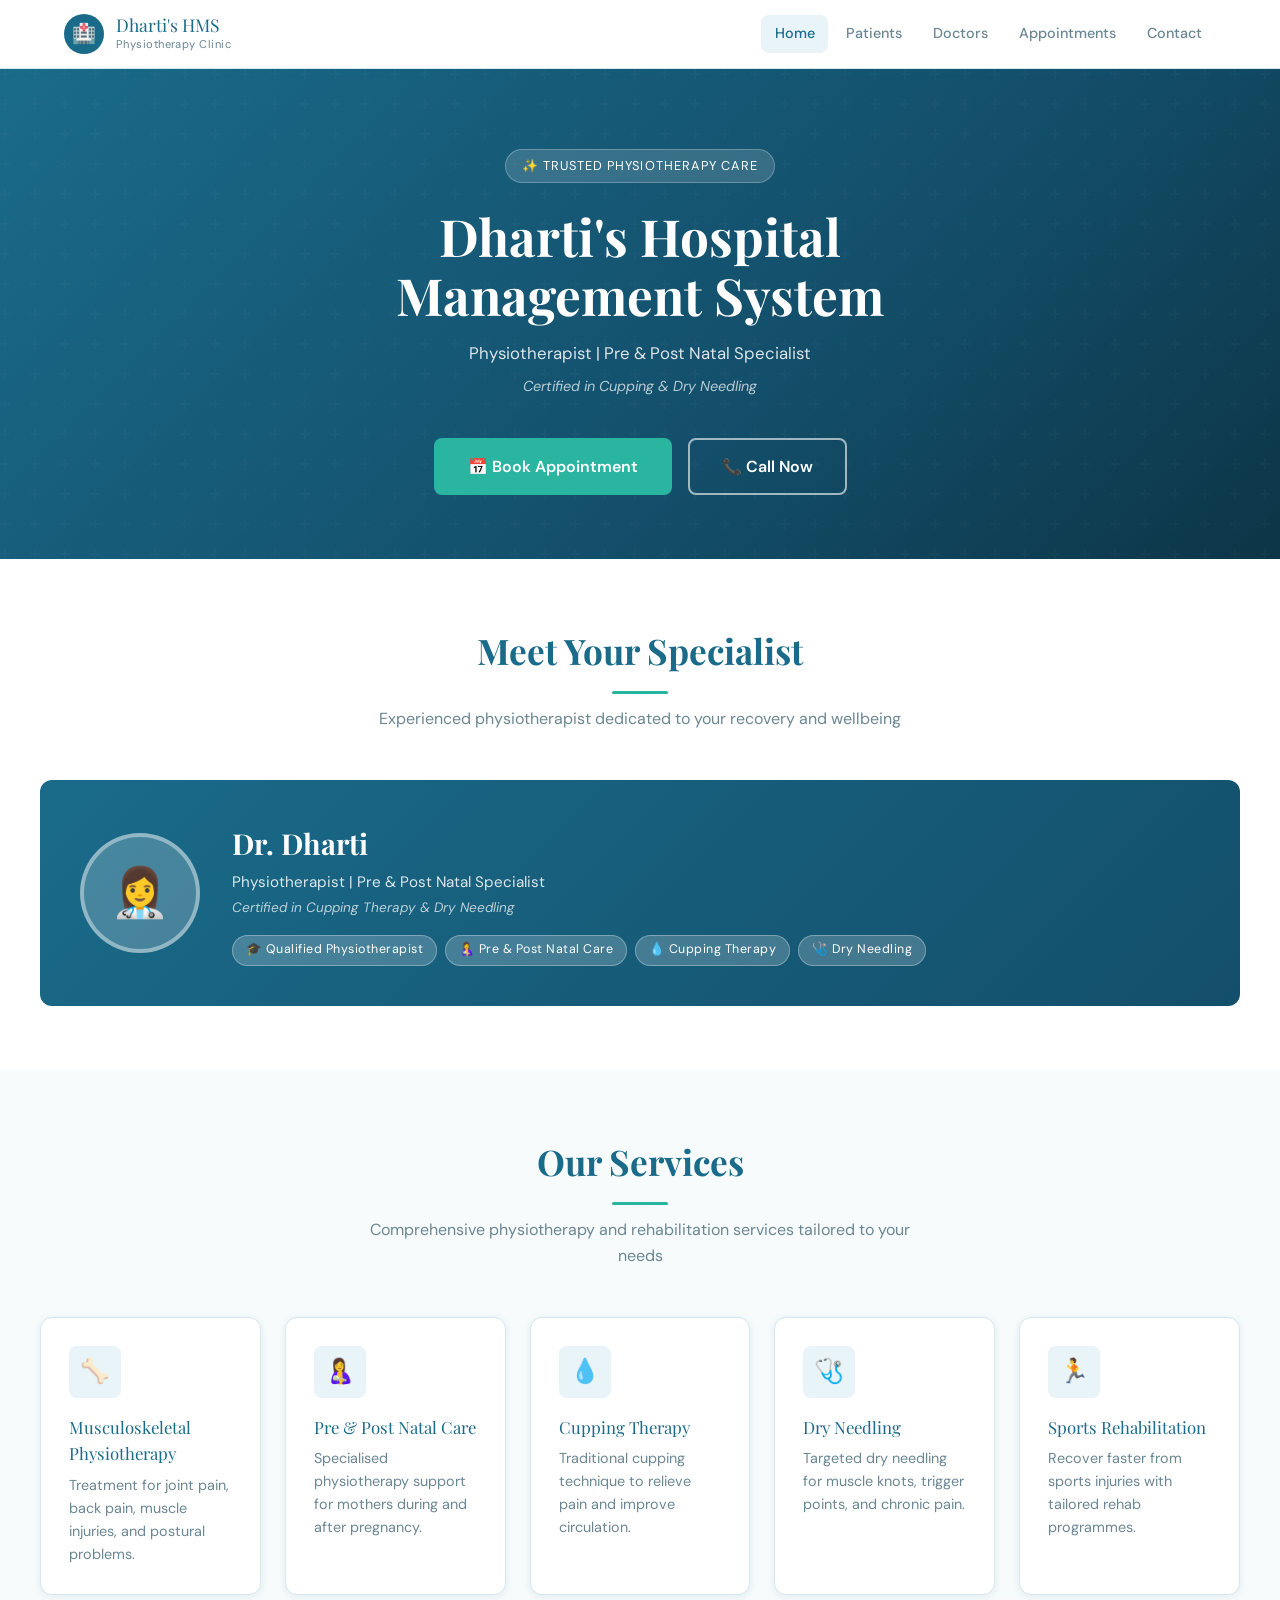
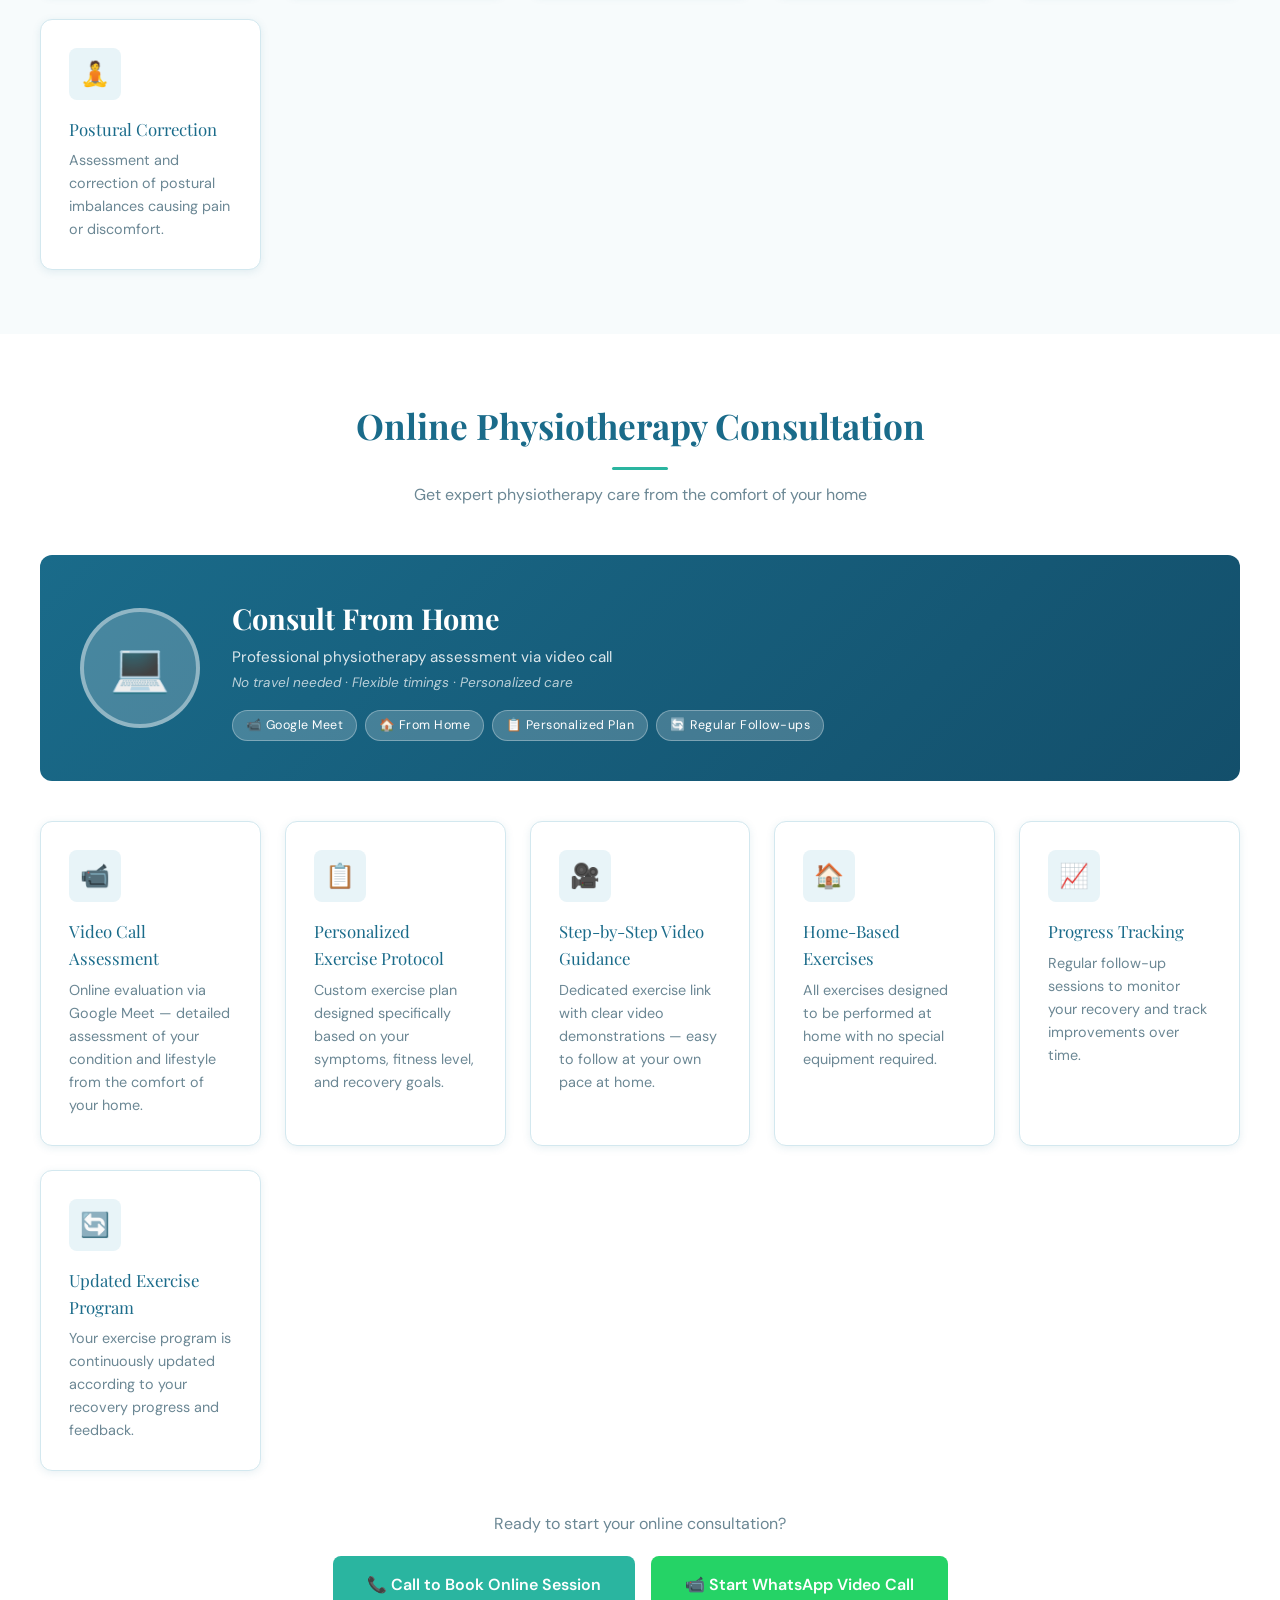
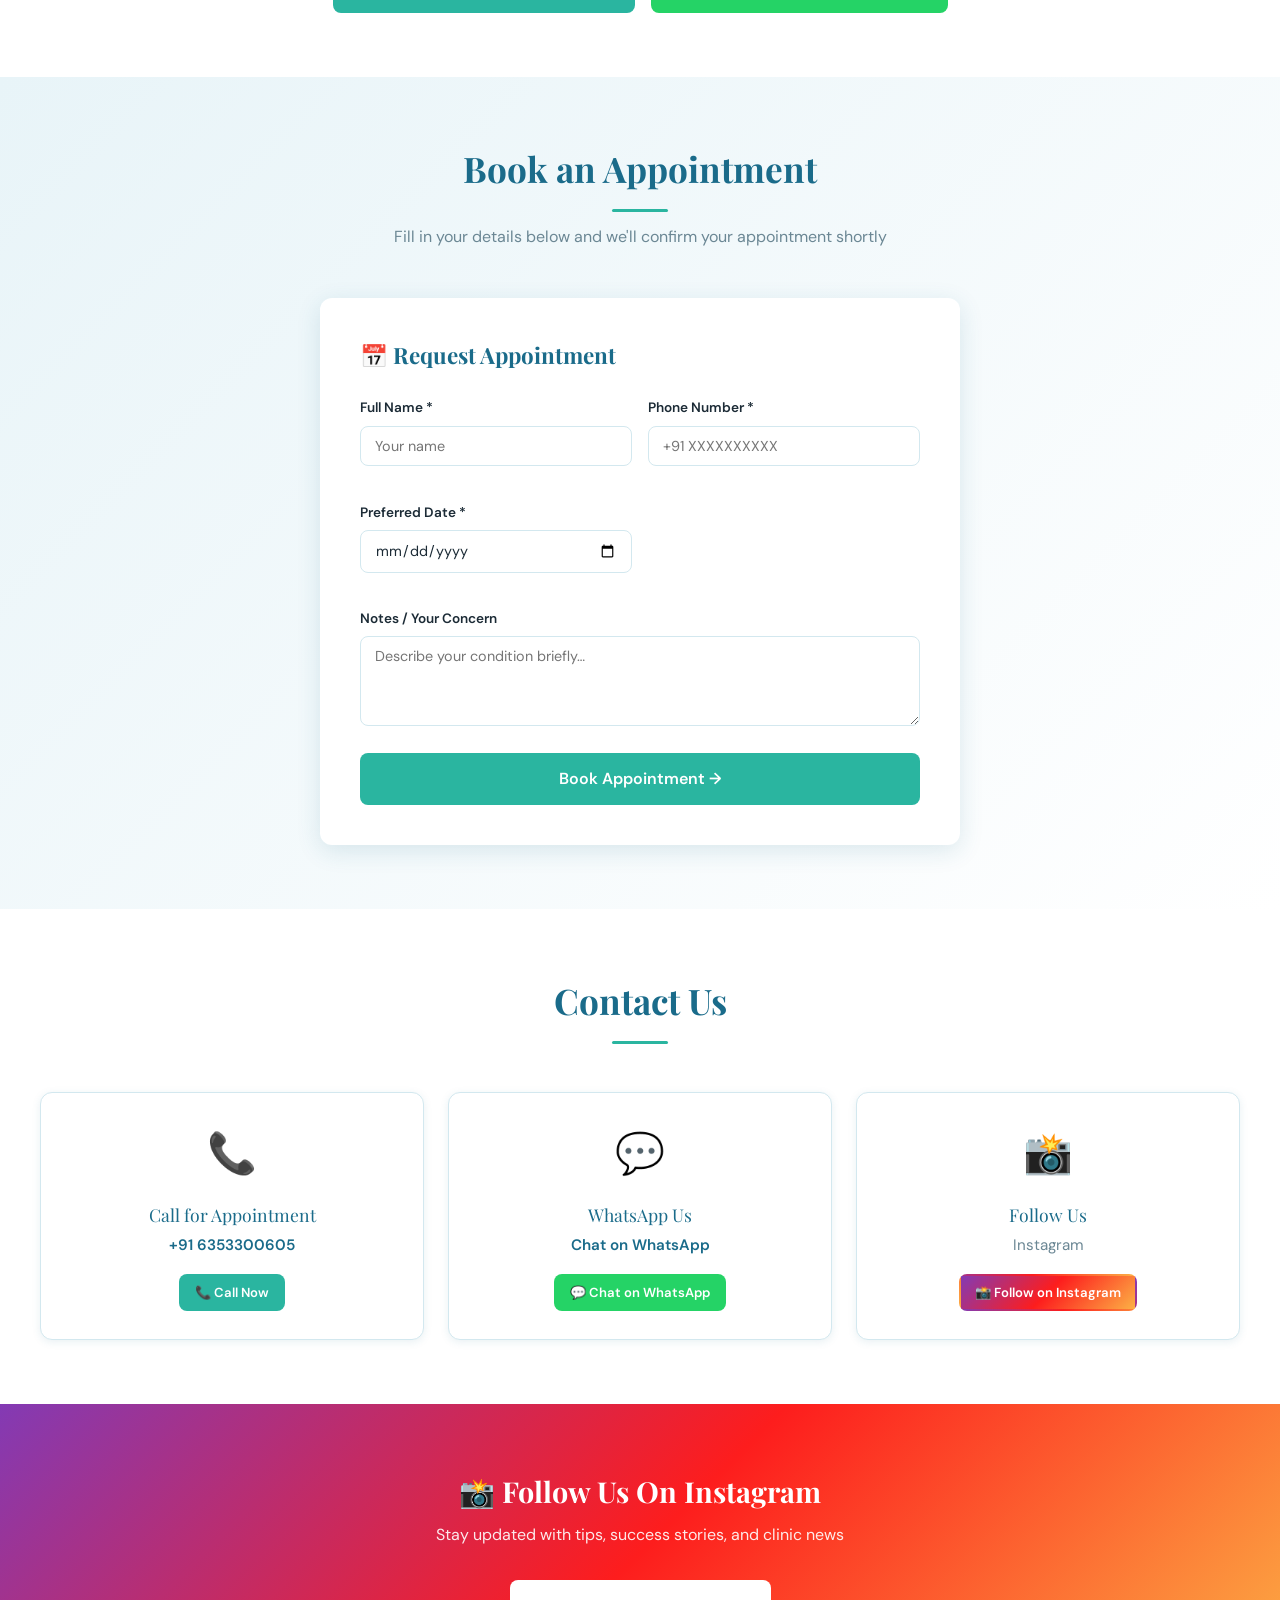
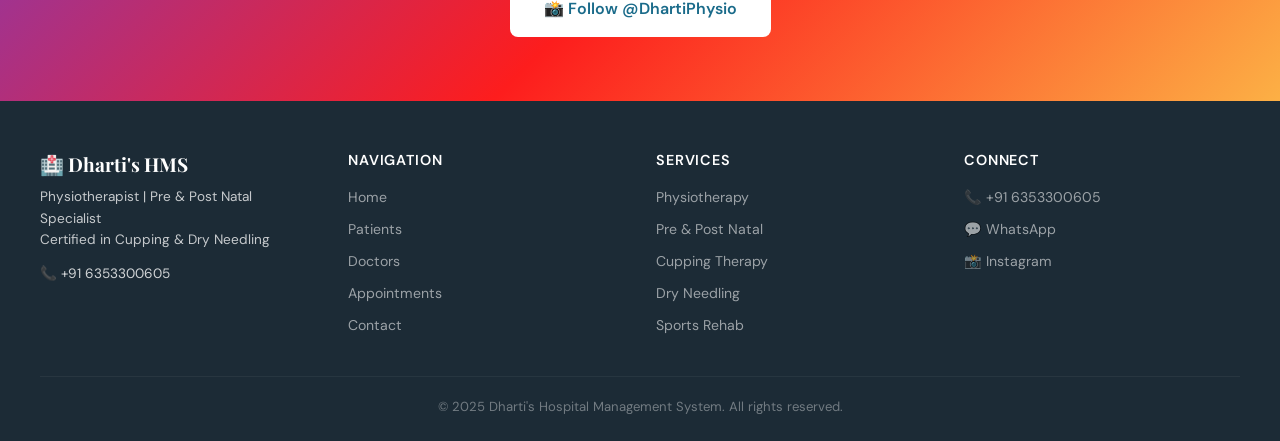
==== index.html @ 9513c2ae "Update index.html" ====
<!DOCTYPE html>
<html lang="en">
<head>
  <meta charset="UTF-8" />
  <meta name="viewport" content="width=device-width, initial-scale=1.0" />
  <title>Dharati's Hospital Management System</title>
  <link rel="stylesheet" href="style.css" />
</head>
<body>

<!-- ─── NAVBAR ──────────────────────────────────────────────── -->
<nav class="navbar">
  <div class="nav-inner">
    <a class="nav-brand" href="index.html">
      <div class="nav-logo">🏥</div>
      <div>
        <div class="nav-title">Dharti's HMS</div>
        <div class="nav-subtitle">Physiotherapy Clinic</div>
      </div>
    </a>
    <div class="nav-links" id="nav-links">
      <a href="index.html" class="active">Home</a>
      <a href="patients.html">Patients</a>
      <a href="doctors.html">Doctors</a>
      <a href="appointments.html">Appointments</a>
      <a href="contact.html">Contact</a>
    </div>
    <button class="nav-hamburger" id="hamburger">☰</button>
  </div>
</nav>

<!-- ─── HERO ─────────────────────────────────────────────────── -->
<section class="hero">
  <div class="hero-inner">
    <div class="hero-badge">✨ Trusted Physiotherapy Care</div>
    <h1>Dharti's Hospital<br>Management System</h1>
    <p class="hero-tagline">Physiotherapist | Pre &amp; Post Natal Specialist</p>
    <p class="hero-certs">Certified in Cupping &amp; Dry Needling</p>
    <div class="hero-actions">
      <a href="#booking" class="btn btn-primary btn-lg">📅 Book Appointment</a>
      <a href="tel:+916353300605" class="btn btn-outline btn-lg">📞 Call Now</a>
    </div>
  </div>
</section>

<!-- ─── ABOUT DOCTOR ─────────────────────────────────────────── -->
<section class="section section-alt">
  <div class="container">
    <div class="section-head">
      <h2>Meet Your Specialist</h2>
      <div class="divider"></div>
      <p>Experienced physiotherapist dedicated to your recovery and wellbeing</p>
    </div>
    <div class="doctor-card">
      <div class="doctor-avatar">👩‍⚕️</div>
      <div>
        <h2 class="doctor-name">Dr. Dharti</h2>
        <p class="doctor-spec">Physiotherapist | Pre &amp; Post Natal Specialist</p>
        <p class="doctor-certs">Certified in Cupping Therapy &amp; Dry Needling</p>
        <div class="doctor-badges">
          <span class="badge">🎓 Qualified Physiotherapist</span>
          <span class="badge">🤱 Pre &amp; Post Natal Care</span>
          <span class="badge">💧 Cupping Therapy</span>
          <span class="badge">🩺 Dry Needling</span>
        </div>
      </div>
    </div>
  </div>
</section>

<!-- ─── SERVICES ──────────────────────────────────────────────── -->
<section class="section">
  <div class="container">
    <div class="section-head">
      <h2>Our Services</h2>
      <div class="divider"></div>
      <p>Comprehensive physiotherapy and rehabilitation services tailored to your needs</p>
    </div>
    <div class="card-grid card-grid-3">
      <div class="card">
        <div class="service-icon">🦴</div>
        <div class="service-title">Musculoskeletal Physiotherapy</div>
        <p class="service-desc">Treatment for joint pain, back pain, muscle injuries, and postural problems.</p>
      </div>
      <div class="card">
        <div class="service-icon">🤱</div>
        <div class="service-title">Pre &amp; Post Natal Care</div>
        <p class="service-desc">Specialised physiotherapy support for mothers during and after pregnancy.</p>
      </div>
      <div class="card">
        <div class="service-icon">💧</div>
        <div class="service-title">Cupping Therapy</div>
        <p class="service-desc">Traditional cupping technique to relieve pain and improve circulation.</p>
      </div>
      <div class="card">
        <div class="service-icon">🩺</div>
        <div class="service-title">Dry Needling</div>
        <p class="service-desc">Targeted dry needling for muscle knots, trigger points, and chronic pain.</p>
      </div>
      <div class="card">
        <div class="service-icon">🏃</div>
        <div class="service-title">Sports Rehabilitation</div>
        <p class="service-desc">Recover faster from sports injuries with tailored rehab programmes.</p>
      </div>
      <div class="card">
        <div class="service-icon">🧘</div>
        <div class="service-title">Postural Correction</div>
        <p class="service-desc">Assessment and correction of postural imbalances causing pain or discomfort.</p>
      </div>
    </div>
  </div>
</section>
<!-- ─── ONLINE CONSULTATION ─────────────────────────────────── -->
<section class="section section-alt">
  <div class="container">
    <div class="section-head">
      <h2>Online Physiotherapy Consultation</h2>
      <div class="divider"></div>
      <p>Get expert physiotherapy care from the comfort of your home</p>
    </div>

    <div class="doctor-card" style="margin-bottom:2.5rem;">
      <div class="doctor-avatar">💻</div>
      <div>
        <h2 class="doctor-name">Consult From Home</h2>
        <p class="doctor-spec">Professional physiotherapy assessment via video call</p>
        <p class="doctor-certs">No travel needed · Flexible timings · Personalized care</p>
        <div class="doctor-badges">
          <span class="badge">📹 Google Meet</span>
          <span class="badge">🏠 From Home</span>
          <span class="badge">📋 Personalized Plan</span>
          <span class="badge">🔄 Regular Follow-ups</span>
        </div>
      </div>
    </div>

    <div class="card-grid card-grid-3">
      <div class="card">
        <div class="service-icon">📹</div>
        <div class="service-title">Video Call Assessment</div>
        <p class="service-desc">Online evaluation via Google Meet — detailed assessment of your condition and lifestyle from the comfort of your home.</p>
      </div>
      <div class="card">
        <div class="service-icon">📋</div>
        <div class="service-title">Personalized Exercise Protocol</div>
        <p class="service-desc">Custom exercise plan designed specifically based on your symptoms, fitness level, and recovery goals.</p>
      </div>
      <div class="card">
        <div class="service-icon">🎥</div>
        <div class="service-title">Step-by-Step Video Guidance</div>
        <p class="service-desc">Dedicated exercise link with clear video demonstrations — easy to follow at your own pace at home.</p>
      </div>
      <div class="card">
        <div class="service-icon">🏠</div>
        <div class="service-title">Home-Based Exercises</div>
        <p class="service-desc">All exercises designed to be performed at home with no special equipment required.</p>
      </div>
      <div class="card">
        <div class="service-icon">📈</div>
        <div class="service-title">Progress Tracking</div>
        <p class="service-desc">Regular follow-up sessions to monitor your recovery and track improvements over time.</p>
      </div>
      <div class="card">
        <div class="service-icon">🔄</div>
        <div class="service-title">Updated Exercise Program</div>
        <p class="service-desc">Your exercise program is continuously updated according to your recovery progress and feedback.</p>
      </div>
    </div>

    <div style="text-align:center;margin-top:2.5rem;">
      <p style="color:var(--text-muted);margin-bottom:1.2rem;font-size:1rem;">Ready to start your online consultation?</p>
      <div style="display:flex;gap:1rem;justify-content:center;flex-wrap:wrap;">
        <a href="tel:+916353300605" class="btn btn-primary btn-lg">📞 Call to Book Online Session</a>
        <a href="https://wa.me/916353300605?text=Hello%20Dr.%20Dharti%2C%20I%20would%20like%20to%20book%20an%20online%20video%20consultation" class="btn btn-whatsapp btn-lg">📹 Start WhatsApp Video Call</a>
      </div>
    </div>

  </div>
</section>
<!-- ─── BOOKING ───────────────────────────────────────────────── -->
<section class="section booking-section" id="booking">
  <div class="container">
    <div class="section-head">
      <h2>Book an Appointment</h2>
      <div class="divider"></div>
      <p>Fill in your details below and we'll confirm your appointment shortly</p>
    </div>
    <div class="booking-box">

      <!-- FORM -->
      <div id="booking-form-wrap">
        <h3>📅 Request Appointment</h3>
        <form id="public-booking-form" onsubmit="submitPublicBooking(event)">
          <div class="form-grid">
            <div class="form-group">
              <label class="form-label">Full Name *</label>
              <input id="b-name" class="form-control" type="text" placeholder="Your name" required />
            </div>
            <div class="form-group">
              <label class="form-label">Phone Number *</label>
              <input id="b-phone" class="form-control" type="tel" placeholder="+91 XXXXXXXXXX" required />
            </div>
            <div class="form-group">
              <label class="form-label">Preferred Date *</label>
              <input id="b-date" class="form-control" type="date" required />
            </div>
            <div class="form-group form-full">
              <label class="form-label">Notes / Your Concern</label>
              <textarea id="b-notes" class="form-control" placeholder="Describe your condition briefly…"></textarea>
            </div>
          </div>
          <button id="book-btn" type="submit" class="btn btn-primary btn-full btn-lg">
            Book Appointment →
          </button>
        </form>
      </div>

      <!-- SUCCESS STATE -->
      <div id="booking-success" class="booking-success" style="display:none;">
        <div class="success-icon">🎉</div>
        <h3>Appointment Request Submitted Successfully!</h3>
        <p>We've received your request. Please call to confirm your appointment time.</p>
        <a href="tel:+916353300605" class="btn btn-call btn-lg">
          📞 Call Now to Confirm Appointment
        </a>
        <p style="margin-top:1.5rem;font-size:.85rem;color:var(--text-muted);">
          Or chat with us on WhatsApp:
          <a href="https://wa.me/916353300605" style="color:var(--accent);font-weight:600;">
            wa.me/916353300605
          </a>
        </p>
      </div>

    </div>
  </div>
</section>

<!-- ─── CONTACT ───────────────────────────────────────────────── -->
<section class="section section-alt" id="contact">
  <div class="container">
    <div class="section-head">
      <h2>Contact Us</h2>
      <div class="divider"></div>
    </div>
    <div class="card-grid card-grid-3">
      <div class="card contact-card">
        <div class="contact-icon">📞</div>
        <div class="contact-title">Call for Appointment</div>
        <div class="contact-value">
          <a href="tel:+916353300605">+91 6353300605</a>
        </div>
        <a href="tel:+916353300605" class="btn btn-primary btn-sm">📞 Call Now</a>
      </div>
      <div class="card contact-card">
        <div class="contact-icon">💬</div>
        <div class="contact-title">WhatsApp Us</div>
        <div class="contact-value">
          <a href="https://wa.me/916353300605">Chat on WhatsApp</a>
        </div>
        <a href="https://wa.me/916353300605" class="btn btn-whatsapp btn-sm">💬 Chat on WhatsApp</a>
      </div>
      <div class="card contact-card">
        <div class="contact-icon">📸</div>
        <div class="contact-title">Follow Us</div>
        <div class="contact-value">Instagram</div>
        <a href="#" class="btn btn-instagram btn-sm instagram-link">📸 Follow on Instagram</a>
      </div>
    </div>
  </div>
</section>

<!-- ─── INSTAGRAM ─────────────────────────────────────────────── -->
<section class="instagram-section">
  <div class="container">
    <h2>📸 Follow Us On Instagram</h2>
    <p>Stay updated with tips, success stories, and clinic news</p>
    <a href="#" class="btn btn-white btn-lg instagram-link">📸 Follow @DhartiPhysio</a>
  </div>
</section>

<!-- ─── FOOTER ────────────────────────────────────────────────── -->
<footer>
  <div class="footer-inner">
    <div class="footer-grid">
      <div class="footer-brand">
        <h3>🏥 Dharti's HMS</h3>
        <p>Physiotherapist | Pre &amp; Post Natal Specialist<br>Certified in Cupping &amp; Dry Needling</p>
        <p style="margin-top:.75rem;">📞 <a href="tel:+916353300605" style="color:rgba(255,255,255,.8);">+91 6353300605</a></p>
      </div>
      <div class="footer-links">
        <h4>Navigation</h4>
        <ul>
          <li><a href="index.html">Home</a></li>
          <li><a href="patients.html">Patients</a></li>
          <li><a href="doctors.html">Doctors</a></li>
          <li><a href="appointments.html">Appointments</a></li>
          <li><a href="contact.html">Contact</a></li>
        </ul>
      </div>
      <div class="footer-links">
        <h4>Services</h4>
        <ul>
          <li><a href="#">Physiotherapy</a></li>
          <li><a href="#">Pre &amp; Post Natal</a></li>
          <li><a href="#">Cupping Therapy</a></li>
          <li><a href="#">Dry Needling</a></li>
          <li><a href="#">Sports Rehab</a></li>
        </ul>
      </div>
      <div class="footer-links">
        <h4>Connect</h4>
        <ul>
          <li><a href="tel:+916353300605">📞 +91 6353300605</a></li>
          <li><a href="https://wa.me/916353300605">💬 WhatsApp</a></li>
          <li><a href="#" class="instagram-link">📸 Instagram</a></li>
        </ul>
      </div>
    </div>
    <div class="footer-bottom">
      © 2025 Dharti's Hospital Management System. All rights reserved.
    </div>
  </div>
</footer>

<script src="script.js"></script>
</body>
</html>
---- style.css ----
/* ═══════════════════════════════════════════════════════════════
   Dharati's Hospital Management System — Global Styles
   Theme: Clean Medical White & Teal/Blue
   ═══════════════════════════════════════════════════════════════ */

@import url('https://fonts.googleapis.com/css2?family=Playfair+Display:wght@600;700&family=DM+Sans:wght@300;400;500;600&display=swap');

/* ─── CSS VARIABLES ──────────────────────────────────────────── */
:root {
  --primary:       #1a6b8a;
  --primary-dark:  #134f6b;
  --primary-light: #e8f4f8;
  --accent:        #2ab5a0;
  --accent-dark:   #1e9183;
  --danger:        #e05252;
  --warning:       #f0a500;
  --success:       #2a9d5c;
  --white:         #ffffff;
  --off-white:     #f7fbfc;
  --text:          #1c2b36;
  --text-muted:    #6b8794;
  --border:        #d3e8ef;
  --shadow-sm:     0 2px 8px rgba(26,107,138,.10);
  --shadow-md:     0 6px 24px rgba(26,107,138,.14);
  --shadow-lg:     0 16px 48px rgba(26,107,138,.18);
  --radius:        12px;
  --radius-sm:     8px;
  --font-display:  'Playfair Display', Georgia, serif;
  --font-body:     'DM Sans', system-ui, sans-serif;
}

/* ─── RESET ──────────────────────────────────────────────────── */
*, *::before, *::after { box-sizing: border-box; margin: 0; padding: 0; }
html { scroll-behavior: smooth; }
body {
  font-family: var(--font-body);
  color: var(--text);
  background: var(--off-white);
  line-height: 1.6;
  -webkit-font-smoothing: antialiased;
}
a { color: inherit; text-decoration: none; }
img { max-width: 100%; }
button { cursor: pointer; font-family: inherit; }

/* ─── NAVBAR ─────────────────────────────────────────────────── */
.navbar {
  position: sticky;
  top: 0;
  z-index: 1000;
  background: var(--white);
  border-bottom: 1px solid var(--border);
  box-shadow: var(--shadow-sm);
}
.nav-inner {
  max-width: 1200px;
  margin: 0 auto;
  padding: 0 1.5rem;
  display: flex;
  align-items: center;
  justify-content: space-between;
  height: 68px;
}
.nav-brand {
  display: flex;
  align-items: center;
  gap: .75rem;
}
.nav-logo {
  width: 40px; height: 40px;
  background: var(--primary);
  border-radius: 50%;
  display: flex; align-items: center; justify-content: center;
  color: white; font-size: 1.2rem;
}
.nav-title { font-family: var(--font-display); font-size: 1.1rem; color: var(--primary); line-height: 1.2; }
.nav-subtitle { font-size: .7rem; color: var(--text-muted); letter-spacing: .04em; }
.nav-links { display: flex; align-items: center; gap: .25rem; }
.nav-links a {
  padding: .45rem .85rem;
  border-radius: var(--radius-sm);
  font-size: .9rem;
  font-weight: 500;
  color: var(--text-muted);
  transition: all .2s;
}
.nav-links a:hover, .nav-links a.active {
  background: var(--primary-light);
  color: var(--primary);
}
.nav-hamburger { display: none; background: none; border: none; font-size: 1.4rem; color: var(--primary); }

/* ─── HERO ───────────────────────────────────────────────────── */
.hero {
  background: linear-gradient(135deg, var(--primary) 0%, var(--primary-dark) 60%, #0d3547 100%);
  color: white;
  padding: 5rem 1.5rem 4rem;
  text-align: center;
  position: relative;
  overflow: hidden;
}
.hero::before {
  content: '';
  position: absolute; inset: 0;
  background: url("data:image/svg+xml,%3Csvg width='60' height='60' viewBox='0 0 60 60' xmlns='http://www.w3.org/2000/svg'%3E%3Cg fill='none' fill-rule='evenodd'%3E%3Cg fill='%23ffffff' fill-opacity='0.04'%3E%3Cpath d='M36 34v-4h-2v4h-4v2h4v4h2v-4h4v-2h-4zm0-30V0h-2v4h-4v2h4v4h2V6h4V4h-4zM6 34v-4H4v4H0v2h4v4h2v-4h4v-2H6zM6 4V0H4v4H0v2h4v4h2V6h4V4H6z'/%3E%3C/g%3E%3C/g%3E%3C/svg%3E");
  opacity: .5;
}
.hero-inner { max-width: 800px; margin: 0 auto; position: relative; }
.hero-badge {
  display: inline-block;
  background: rgba(255,255,255,.15);
  border: 1px solid rgba(255,255,255,.25);
  padding: .35rem 1rem;
  border-radius: 50px;
  font-size: .8rem;
  letter-spacing: .08em;
  text-transform: uppercase;
  margin-bottom: 1.5rem;
}
.hero h1 {
  font-family: var(--font-display);
  font-size: clamp(2rem, 5vw, 3.2rem);
  line-height: 1.15;
  margin-bottom: 1rem;
}
.hero-tagline {
  font-size: 1.05rem;
  opacity: .85;
  margin-bottom: .5rem;
}
.hero-certs {
  font-size: .9rem;
  opacity: .7;
  font-style: italic;
  margin-bottom: 2.5rem;
}
.hero-actions { display: flex; gap: 1rem; justify-content: center; flex-wrap: wrap; }

/* ─── BUTTONS ────────────────────────────────────────────────── */
.btn {
  display: inline-flex; align-items: center; gap: .5rem;
  padding: .65rem 1.4rem;
  border-radius: var(--radius-sm);
  font-size: .9rem;
  font-weight: 600;
  border: 2px solid transparent;
  transition: all .2s;
  white-space: nowrap;
}
.btn-primary { background: var(--accent); color: white; }
.btn-primary:hover { background: var(--accent-dark); transform: translateY(-1px); box-shadow: 0 4px 16px rgba(42,181,160,.35); }
.btn-outline { background: transparent; border-color: rgba(255,255,255,.6); color: white; }
.btn-outline:hover { background: rgba(255,255,255,.15); }
.btn-white { background: white; color: var(--primary); }
.btn-white:hover { background: var(--primary-light); }
.btn-danger { background: var(--danger); color: white; }
.btn-danger:hover { background: #c94040; }
.btn-success { background: var(--success); color: white; }
.btn-success:hover { background: #1f7a45; }
.btn-sm { padding: .4rem .85rem; font-size: .82rem; }
.btn-lg { padding: .85rem 2rem; font-size: 1rem; }
.btn-full { width: 100%; justify-content: center; }
.btn-call {
  background: linear-gradient(135deg, #e05252, #c0392b);
  color: white;
  font-size: 1.1rem;
  padding: 1rem 2.5rem;
  border-radius: 50px;
  box-shadow: 0 8px 32px rgba(224,82,82,.35);
  animation: pulse-call 2s infinite;
}
.btn-call:hover { transform: scale(1.04); }
.btn-whatsapp { background: #25d366; color: white; }
.btn-whatsapp:hover { background: #1db954; }
.btn-instagram { background: linear-gradient(135deg,#833ab4,#fd1d1d,#fcb045); color: white; }
.btn-instagram:hover { filter: brightness(1.1); }

@keyframes pulse-call {
  0%, 100% { box-shadow: 0 8px 32px rgba(224,82,82,.35); }
  50%       { box-shadow: 0 8px 48px rgba(224,82,82,.6); }
}

/* ─── SECTION ────────────────────────────────────────────────── */
.section { padding: 4rem 1.5rem; }
.section-alt { background: var(--white); }
.container { max-width: 1200px; margin: 0 auto; }
.section-head { text-align: center; margin-bottom: 3rem; }
.section-head h2 { font-family: var(--font-display); font-size: clamp(1.5rem,3vw,2.2rem); color: var(--primary); margin-bottom: .5rem; }
.section-head p { color: var(--text-muted); max-width: 560px; margin: 0 auto; }
.divider { width: 56px; height: 3px; background: var(--accent); border-radius: 2px; margin: .75rem auto; }

/* ─── CARDS ──────────────────────────────────────────────────── */
.card {
  background: var(--white);
  border-radius: var(--radius);
  box-shadow: var(--shadow-sm);
  border: 1px solid var(--border);
  padding: 1.75rem;
  transition: box-shadow .2s, transform .2s;
}
.card:hover { box-shadow: var(--shadow-md); transform: translateY(-2px); }
.card-grid { display: grid; gap: 1.5rem; }
.card-grid-2 { grid-template-columns: repeat(auto-fit, minmax(260px, 1fr)); }
.card-grid-3 { grid-template-columns: repeat(auto-fit, minmax(220px, 1fr)); }
.card-grid-4 { grid-template-columns: repeat(auto-fit, minmax(180px, 1fr)); }
.service-icon { width: 52px; height: 52px; background: var(--primary-light); border-radius: var(--radius-sm); display: flex; align-items: center; justify-content: center; font-size: 1.5rem; margin-bottom: 1rem; }
.service-title { font-family: var(--font-display); font-size: 1.05rem; color: var(--primary); margin-bottom: .4rem; }
.service-desc { font-size: .9rem; color: var(--text-muted); }

/* ─── DOCTOR PROFILE ─────────────────────────────────────────── */
.doctor-card {
  background: linear-gradient(135deg, var(--primary) 0%, var(--primary-dark) 100%);
  color: white;
  border-radius: var(--radius);
  padding: 2.5rem;
  display: flex;
  gap: 2rem;
  align-items: center;
  flex-wrap: wrap;
}
.doctor-avatar {
  width: 120px; height: 120px;
  border-radius: 50%;
  background: rgba(255,255,255,.2);
  border: 4px solid rgba(255,255,255,.4);
  display: flex; align-items: center; justify-content: center;
  font-size: 3rem;
  flex-shrink: 0;
}
.doctor-name { font-family: var(--font-display); font-size: 1.8rem; margin-bottom: .25rem; }
.doctor-spec { font-size: .95rem; opacity: .85; margin-bottom: .15rem; }
.doctor-certs { font-size: .85rem; opacity: .7; font-style: italic; }
.doctor-badges { display: flex; gap: .5rem; flex-wrap: wrap; margin-top: 1rem; }
.badge {
  background: rgba(255,255,255,.2);
  border: 1px solid rgba(255,255,255,.3);
  padding: .3rem .8rem;
  border-radius: 50px;
  font-size: .78rem;
  letter-spacing: .04em;
}

/* ─── FORMS ──────────────────────────────────────────────────── */
.form-group { margin-bottom: 1.2rem; }
.form-label { display: block; font-size: .85rem; font-weight: 600; color: var(--text); margin-bottom: .4rem; }
.form-control {
  width: 100%;
  padding: .65rem .9rem;
  border: 1.5px solid var(--border);
  border-radius: var(--radius-sm);
  font-family: var(--font-body);
  font-size: .9rem;
  color: var(--text);
  background: var(--white);
  transition: border-color .2s, box-shadow .2s;
}
.form-control:focus { outline: none; border-color: var(--primary); box-shadow: 0 0 0 3px rgba(26,107,138,.12); }
.form-grid { display: grid; grid-template-columns: 1fr 1fr; gap: 1rem; }
.form-full { grid-column: 1 / -1; }
textarea.form-control { resize: vertical; min-height: 90px; }
select.form-control { appearance: none; background-image: url("data:image/svg+xml,%3Csvg xmlns='http://www.w3.org/2000/svg' width='12' height='8'%3E%3Cpath fill='%236b8794' d='M6 8L0 0h12z'/%3E%3C/svg%3E"); background-repeat: no-repeat; background-position: right .9rem center; padding-right: 2.5rem; }

/* ─── TABLE ──────────────────────────────────────────────────── */
.table-wrap { overflow-x: auto; border-radius: var(--radius); box-shadow: var(--shadow-sm); border: 1px solid var(--border); }
table { width: 100%; border-collapse: collapse; background: var(--white); }
thead { background: var(--primary); color: white; }
th { padding: .85rem 1rem; text-align: left; font-size: .82rem; font-weight: 600; letter-spacing: .05em; text-transform: uppercase; white-space: nowrap; }
td { padding: .8rem 1rem; font-size: .9rem; border-bottom: 1px solid var(--border); vertical-align: middle; }
tr:last-child td { border-bottom: none; }
tr:hover td { background: var(--primary-light); }
.td-actions { display: flex; gap: .4rem; }

/* ─── STATUS BADGE ───────────────────────────────────────────── */
.status {
  display: inline-block;
  padding: .22rem .7rem;
  border-radius: 50px;
  font-size: .75rem;
  font-weight: 600;
}
.status-pending  { background: #fff3cd; color: #856404; }
.status-confirmed{ background: #d1f3e3; color: #1a6b3a; }
.status-cancelled{ background: #fde8e8; color: #8b1a1a; }

/* ─── PAGE HEADER ────────────────────────────────────────────── */
.page-header {
  background: linear-gradient(135deg, var(--primary), var(--primary-dark));
  color: white;
  padding: 2.5rem 1.5rem;
}
.page-header-inner { max-width: 1200px; margin: 0 auto; display: flex; justify-content: space-between; align-items: center; flex-wrap: wrap; gap: 1rem; }
.page-header h1 { font-family: var(--font-display); font-size: 1.8rem; }
.page-header p { font-size: .9rem; opacity: .8; margin-top: .2rem; }

/* ─── MODAL ──────────────────────────────────────────────────── */
.modal-overlay {
  position: fixed; inset: 0; z-index: 2000;
  background: rgba(0,0,0,.5);
  display: flex; align-items: center; justify-content: center;
  padding: 1rem;
  opacity: 0; pointer-events: none;
  transition: opacity .25s;
}
.modal-overlay.open { opacity: 1; pointer-events: all; }
.modal {
  background: var(--white);
  border-radius: var(--radius);
  box-shadow: var(--shadow-lg);
  width: 100%; max-width: 540px;
  max-height: 90vh;
  overflow-y: auto;
  transform: translateY(20px);
  transition: transform .25s;
}
.modal-overlay.open .modal { transform: translateY(0); }
.modal-header {
  padding: 1.4rem 1.75rem;
  border-bottom: 1px solid var(--border);
  display: flex; justify-content: space-between; align-items: center;
}
.modal-header h3 { font-family: var(--font-display); color: var(--primary); font-size: 1.2rem; }
.modal-close { background: none; border: none; font-size: 1.4rem; color: var(--text-muted); line-height: 1; padding: .2rem; }
.modal-close:hover { color: var(--danger); }
.modal-body { padding: 1.75rem; }
.modal-footer { padding: 1rem 1.75rem; border-top: 1px solid var(--border); display: flex; gap: .75rem; justify-content: flex-end; }

/* ─── ALERTS ─────────────────────────────────────────────────── */
.alert {
  padding: .9rem 1.2rem;
  border-radius: var(--radius-sm);
  font-size: .9rem;
  margin-bottom: 1rem;
  display: flex; align-items: flex-start; gap: .6rem;
}
.alert-success { background: #d1f3e3; color: #1a5c36; border-left: 4px solid var(--success); }
.alert-error   { background: #fde8e8; color: #7a1f1f; border-left: 4px solid var(--danger); }
.alert-info    { background: var(--primary-light); color: var(--primary); border-left: 4px solid var(--primary); }

/* ─── TOAST ──────────────────────────────────────────────────── */
#toast-container { position: fixed; bottom: 1.5rem; right: 1.5rem; z-index: 9999; display: flex; flex-direction: column; gap: .5rem; }
.toast {
  background: var(--text);
  color: white;
  padding: .85rem 1.3rem;
  border-radius: var(--radius-sm);
  font-size: .9rem;
  box-shadow: var(--shadow-md);
  min-width: 260px;
  animation: slide-in .3s ease;
  display: flex; align-items: center; gap: .6rem;
}
.toast.success { background: var(--success); }
.toast.error   { background: var(--danger); }
@keyframes slide-in { from { transform: translateX(120%); opacity: 0; } to { transform: translateX(0); opacity: 1; } }

/* ─── SEARCH BAR ─────────────────────────────────────────────── */
.search-bar { position: relative; max-width: 340px; }
.search-bar input { padding-left: 2.5rem; }
.search-bar::before { content: '🔍'; position: absolute; left: .8rem; top: 50%; transform: translateY(-50%); font-size: .85rem; pointer-events: none; }

/* ─── BOOKING SECTION ────────────────────────────────────────── */
.booking-section { background: linear-gradient(135deg, var(--primary-light) 0%, white 100%); }
.booking-box { background: white; border-radius: var(--radius); box-shadow: var(--shadow-md); padding: 2.5rem; max-width: 640px; margin: 0 auto; }
.booking-box h3 { font-family: var(--font-display); color: var(--primary); font-size: 1.4rem; margin-bottom: 1.5rem; }
.booking-success { text-align: center; padding: 2rem; }
.booking-success .success-icon { font-size: 4rem; margin-bottom: 1rem; }
.booking-success h3 { font-family: var(--font-display); color: var(--success); font-size: 1.5rem; margin-bottom: .5rem; }
.booking-success p { color: var(--text-muted); margin-bottom: 2rem; }

/* ─── CONTACT SECTION ────────────────────────────────────────── */
.contact-card { text-align: center; }
.contact-icon { font-size: 2.5rem; margin-bottom: 1rem; }
.contact-title { font-family: var(--font-display); color: var(--primary); font-size: 1.1rem; margin-bottom: .25rem; }
.contact-value { color: var(--text-muted); font-size: .95rem; margin-bottom: 1rem; }
.contact-value a { color: var(--primary); font-weight: 600; }
.contact-value a:hover { text-decoration: underline; }

/* ─── INSTAGRAM ──────────────────────────────────────────────── */
.instagram-section {
  background: linear-gradient(135deg, #833ab4 0%, #fd1d1d 50%, #fcb045 100%);
  color: white;
  text-align: center;
  padding: 4rem 1.5rem;
}
.instagram-section h2 { font-family: var(--font-display); font-size: 1.8rem; margin-bottom: .5rem; }
.instagram-section p { opacity: .9; margin-bottom: 2rem; }

/* ─── FOOTER ─────────────────────────────────────────────────── */
footer {
  background: var(--text);
  color: rgba(255,255,255,.75);
  padding: 3rem 1.5rem 1.5rem;
}
.footer-inner { max-width: 1200px; margin: 0 auto; }
.footer-grid { display: grid; grid-template-columns: repeat(auto-fit, minmax(200px, 1fr)); gap: 2rem; margin-bottom: 2rem; }
.footer-brand h3 { font-family: var(--font-display); color: white; font-size: 1.2rem; margin-bottom: .4rem; }
.footer-brand p { font-size: .85rem; line-height: 1.6; }
.footer-links h4 { color: white; font-size: .9rem; font-weight: 600; margin-bottom: .75rem; text-transform: uppercase; letter-spacing: .06em; }
.footer-links ul { list-style: none; }
.footer-links li { margin-bottom: .4rem; }
.footer-links a { font-size: .88rem; opacity: .75; transition: opacity .2s; }
.footer-links a:hover { opacity: 1; }
.footer-bottom { border-top: 1px solid rgba(255,255,255,.1); padding-top: 1.2rem; text-align: center; font-size: .82rem; opacity: .5; }

/* ─── LOADING SPINNER ────────────────────────────────────────── */
.spinner { display: inline-block; width: 18px; height: 18px; border: 2px solid rgba(255,255,255,.3); border-top-color: white; border-radius: 50%; animation: spin .7s linear infinite; }
.spinner-dark { border-color: rgba(26,107,138,.3); border-top-color: var(--primary); }
@keyframes spin { to { transform: rotate(360deg); } }
.loading-row td { text-align: center; padding: 2.5rem; color: var(--text-muted); font-style: italic; }

/* ─── EMPTY STATE ────────────────────────────────────────────── */
.empty-state { text-align: center; padding: 3.5rem 1rem; }
.empty-state-icon { font-size: 3rem; opacity: .35; margin-bottom: 1rem; }
.empty-state h3 { color: var(--text-muted); font-size: 1.1rem; margin-bottom: .35rem; }
.empty-state p { font-size: .88rem; color: var(--text-muted); }

/* ─── STATS ROW ──────────────────────────────────────────────── */
.stats-row { display: grid; grid-template-columns: repeat(auto-fit, minmax(150px, 1fr)); gap: 1rem; margin-bottom: 2rem; }
.stat-card { background: var(--white); border: 1px solid var(--border); border-radius: var(--radius); padding: 1.4rem; text-align: center; }
.stat-number { font-family: var(--font-display); font-size: 2rem; color: var(--primary); }
.stat-label { font-size: .82rem; color: var(--text-muted); margin-top: .15rem; }

/* ─── RESPONSIVE ─────────────────────────────────────────────── */
@media (max-width: 768px) {
  .nav-links { display: none; position: absolute; top: 68px; left: 0; right: 0; background: white; flex-direction: column; padding: 1rem; box-shadow: var(--shadow-md); border-top: 1px solid var(--border); }
  .nav-links.open { display: flex; }
  .nav-hamburger { display: block; }
  .form-grid { grid-template-columns: 1fr; }
  .doctor-card { flex-direction: column; text-align: center; }
  .doctor-badges { justify-content: center; }
  .page-header-inner { flex-direction: column; text-align: center; }
  .td-actions { flex-direction: column; }
}
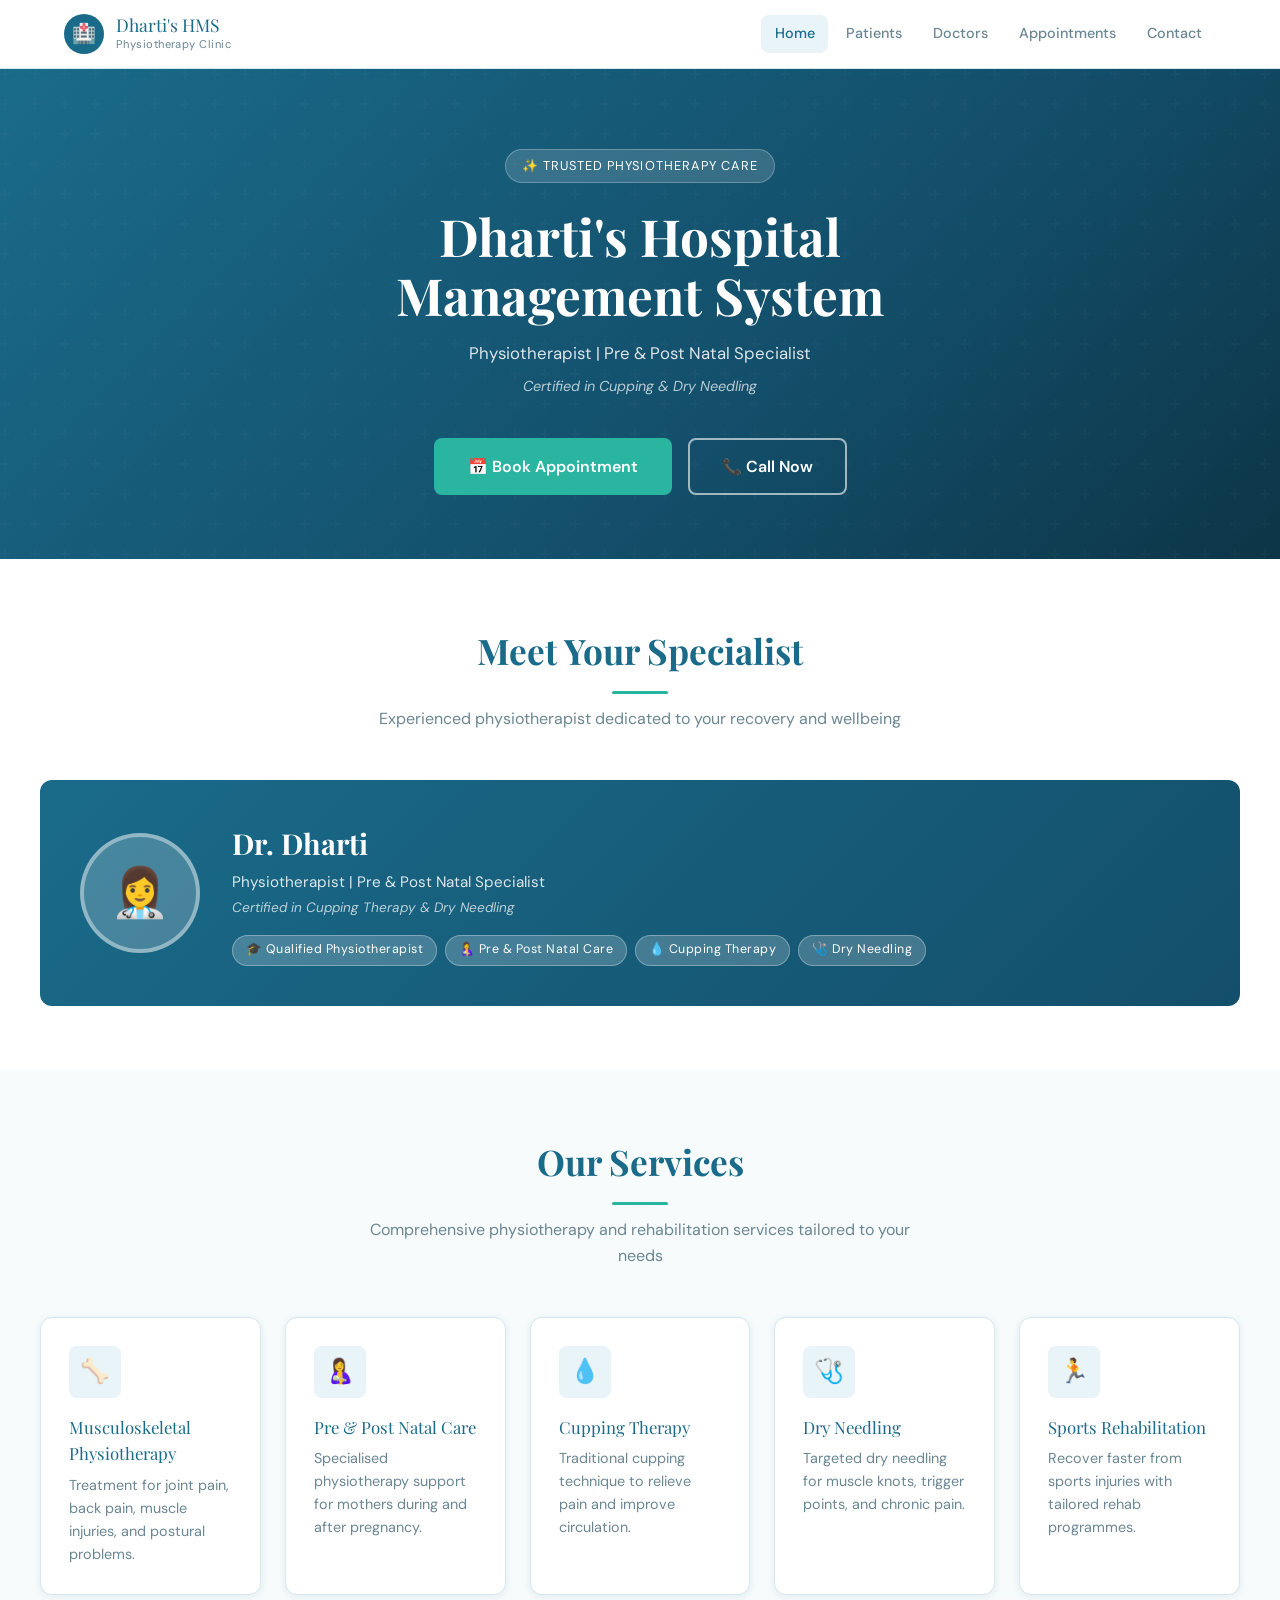
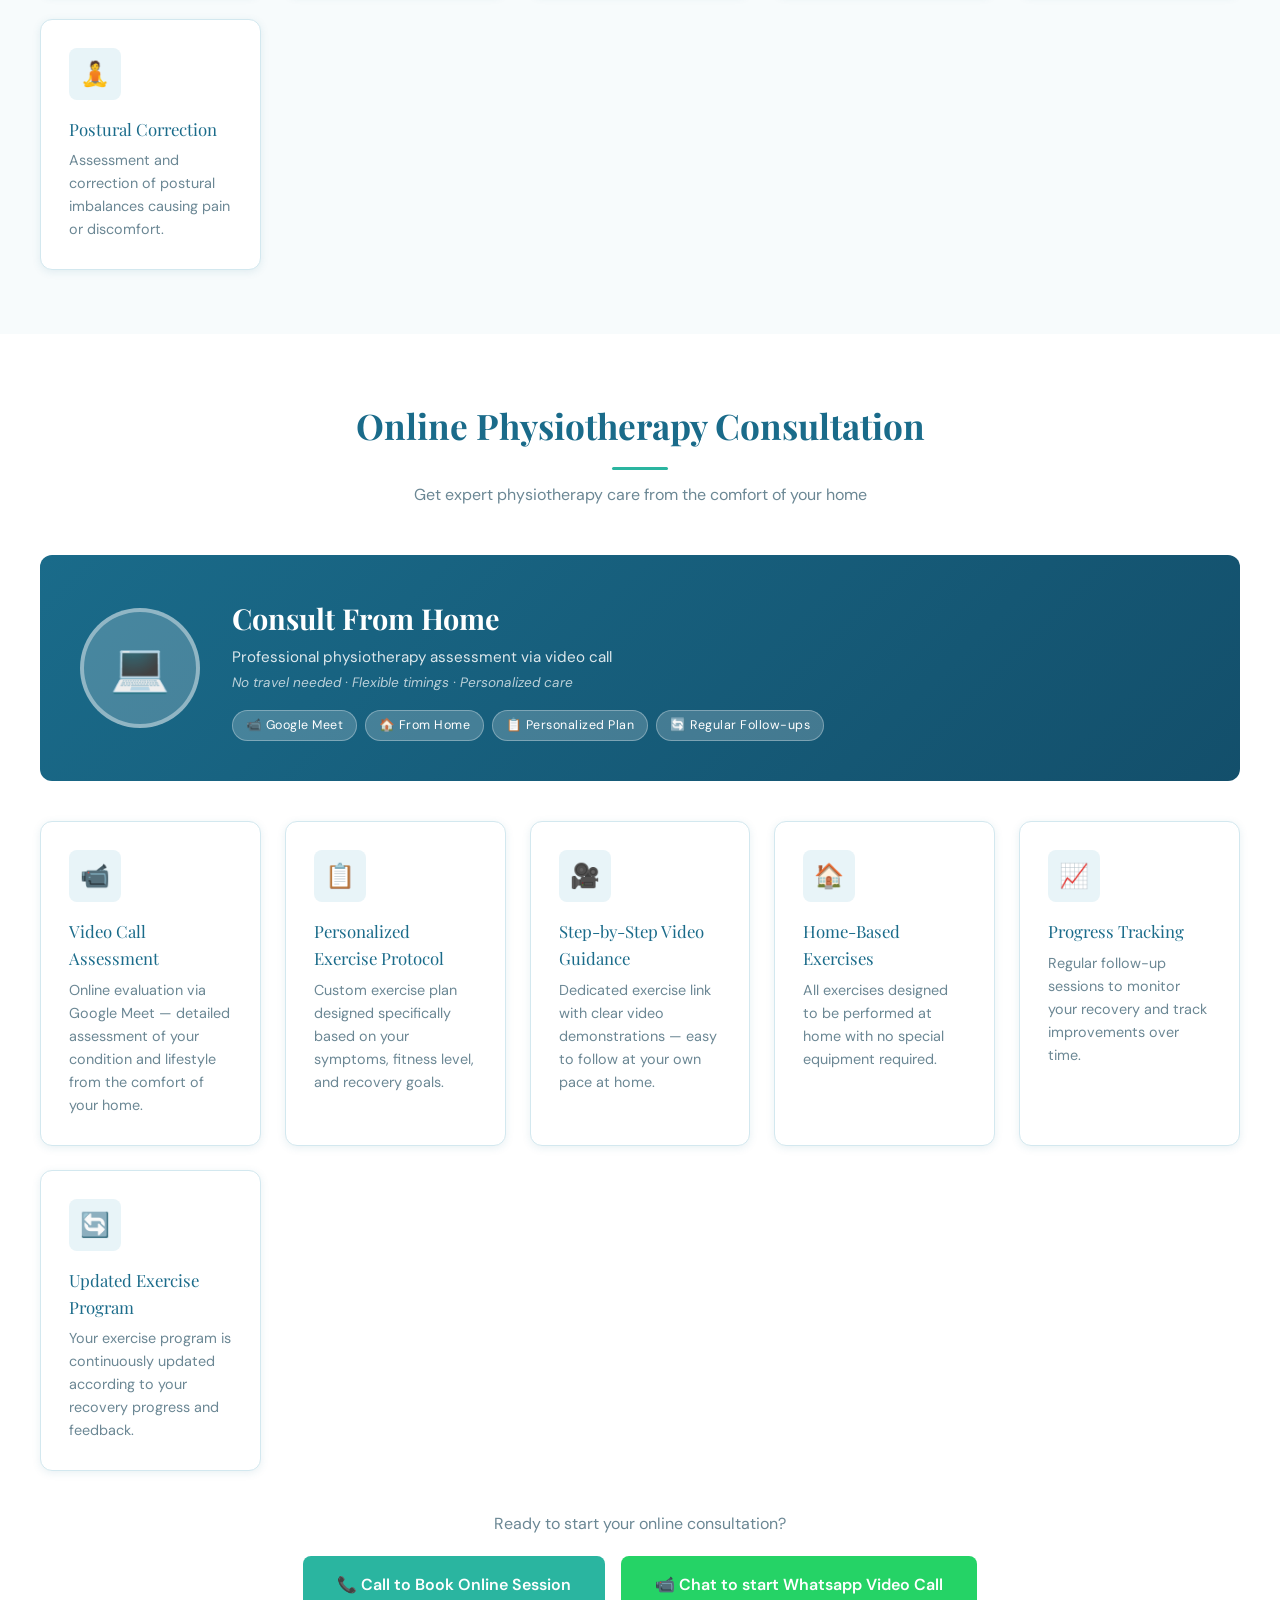
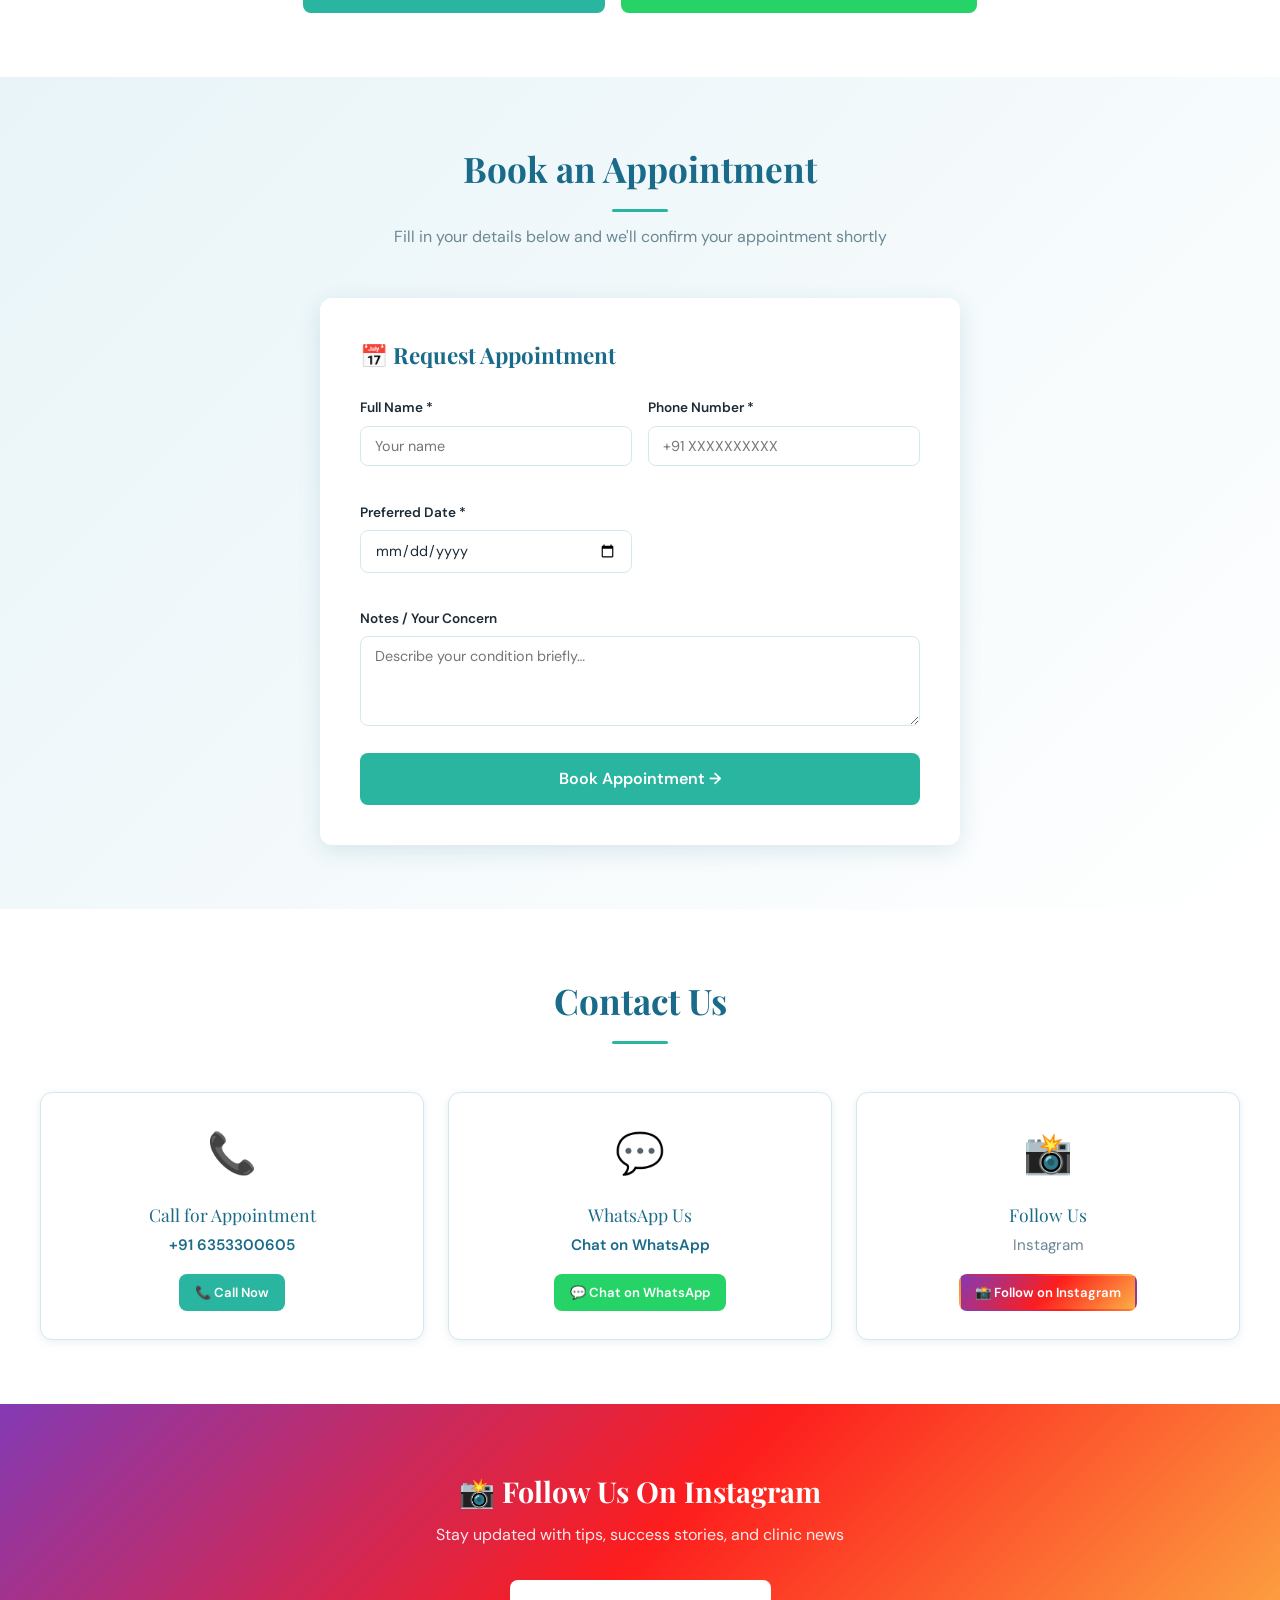
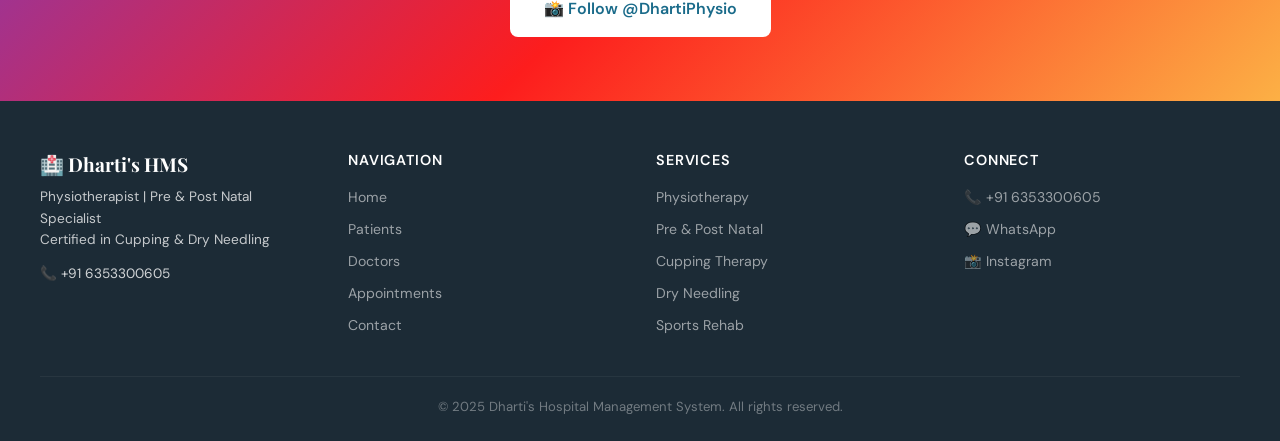
==== commit e41841fe: "Update index.html" ====
--- a/index.html
+++ b/index.html
@@ -171,7 +171,7 @@
       <p style="color:var(--text-muted);margin-bottom:1.2rem;font-size:1rem;">Ready to start your online consultation?</p>
       <div style="display:flex;gap:1rem;justify-content:center;flex-wrap:wrap;">
         <a href="tel:+916353300605" class="btn btn-primary btn-lg">📞 Call to Book Online Session</a>
-        <a href="https://wa.me/916353300605?text=Hello%20Dr.%20Dharti%2C%20I%20would%20like%20to%20book%20an%20online%20video%20consultation" class="btn btn-whatsapp btn-lg">📹 Start WhatsApp Video Call</a>
+        <a href="https://wa.me/916353300605?text=Hello%20Dr.%20Dharati%2C%20I%20would%20like%20to%20book%20an%20online%20video%20consultation" class="btn btn-whatsapp btn-lg">📹 Chat to start Whatsapp Video Call</a>
       </div>
     </div>
 
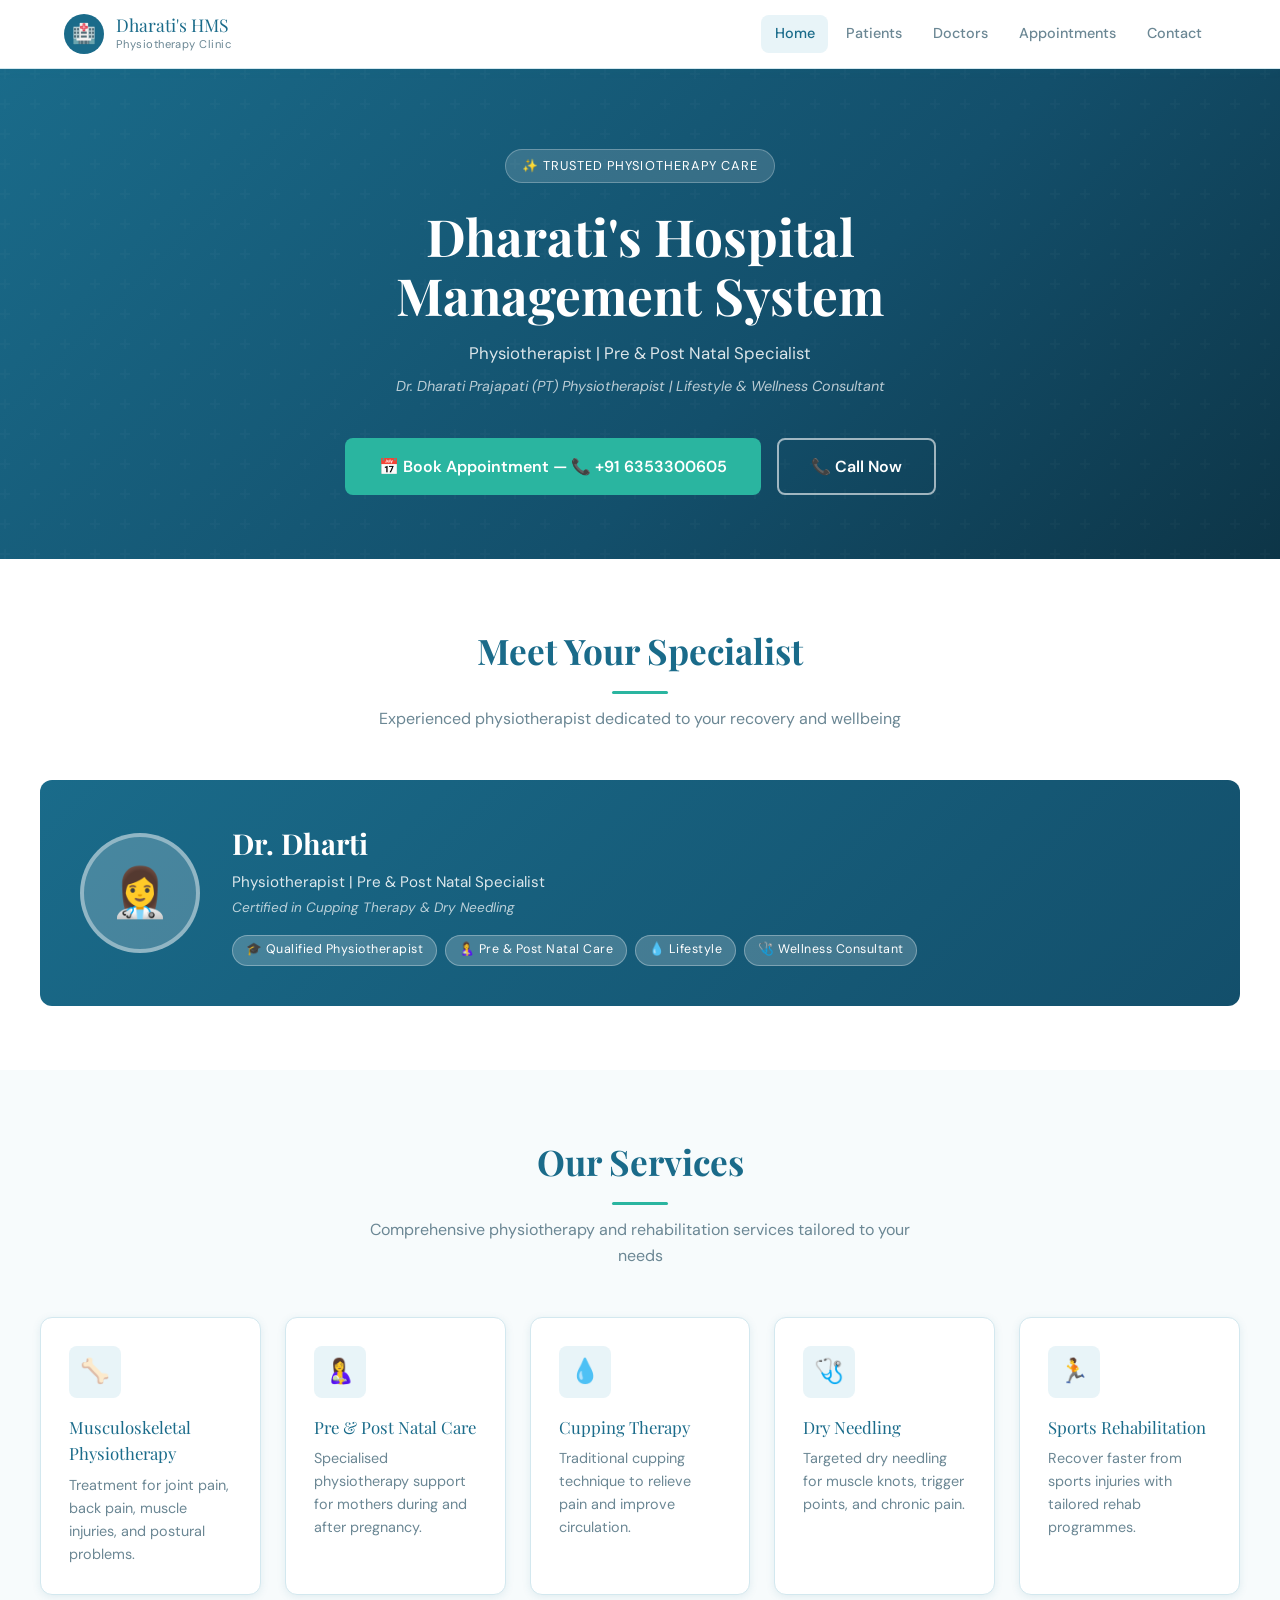
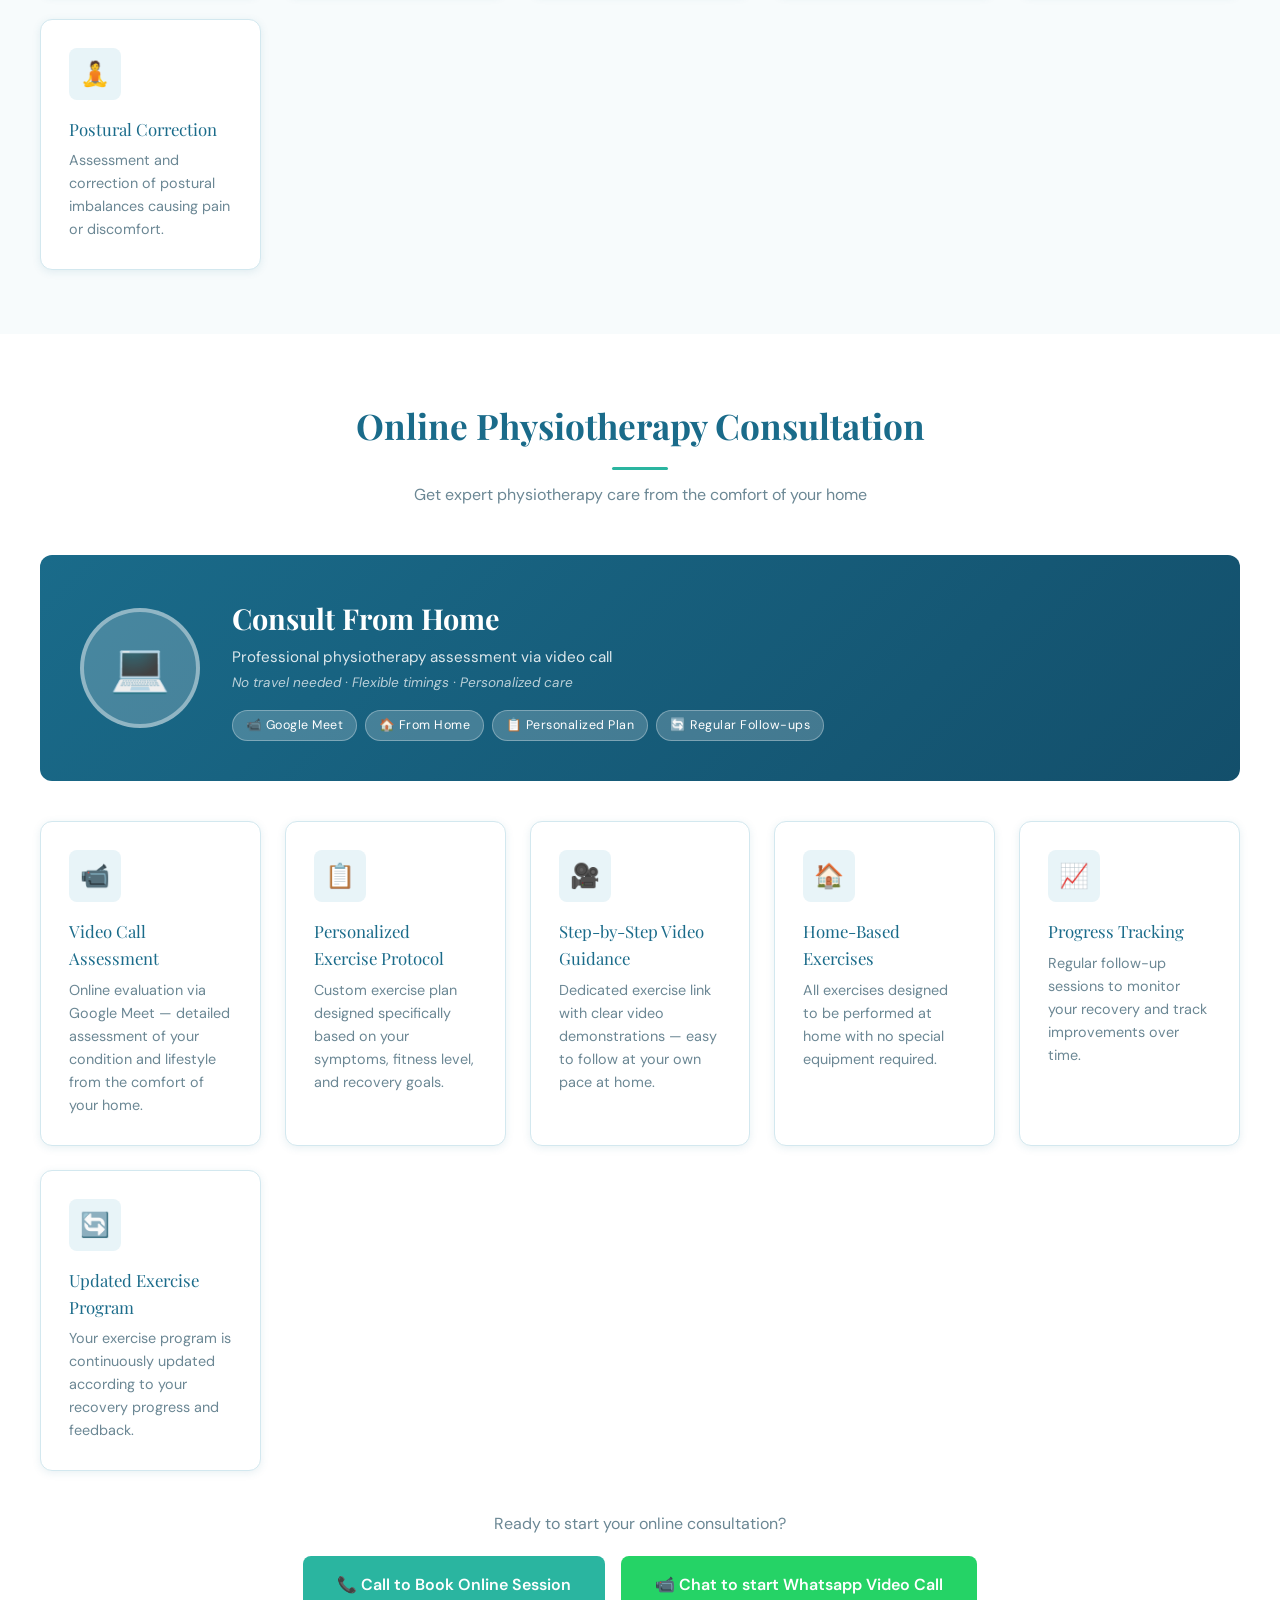
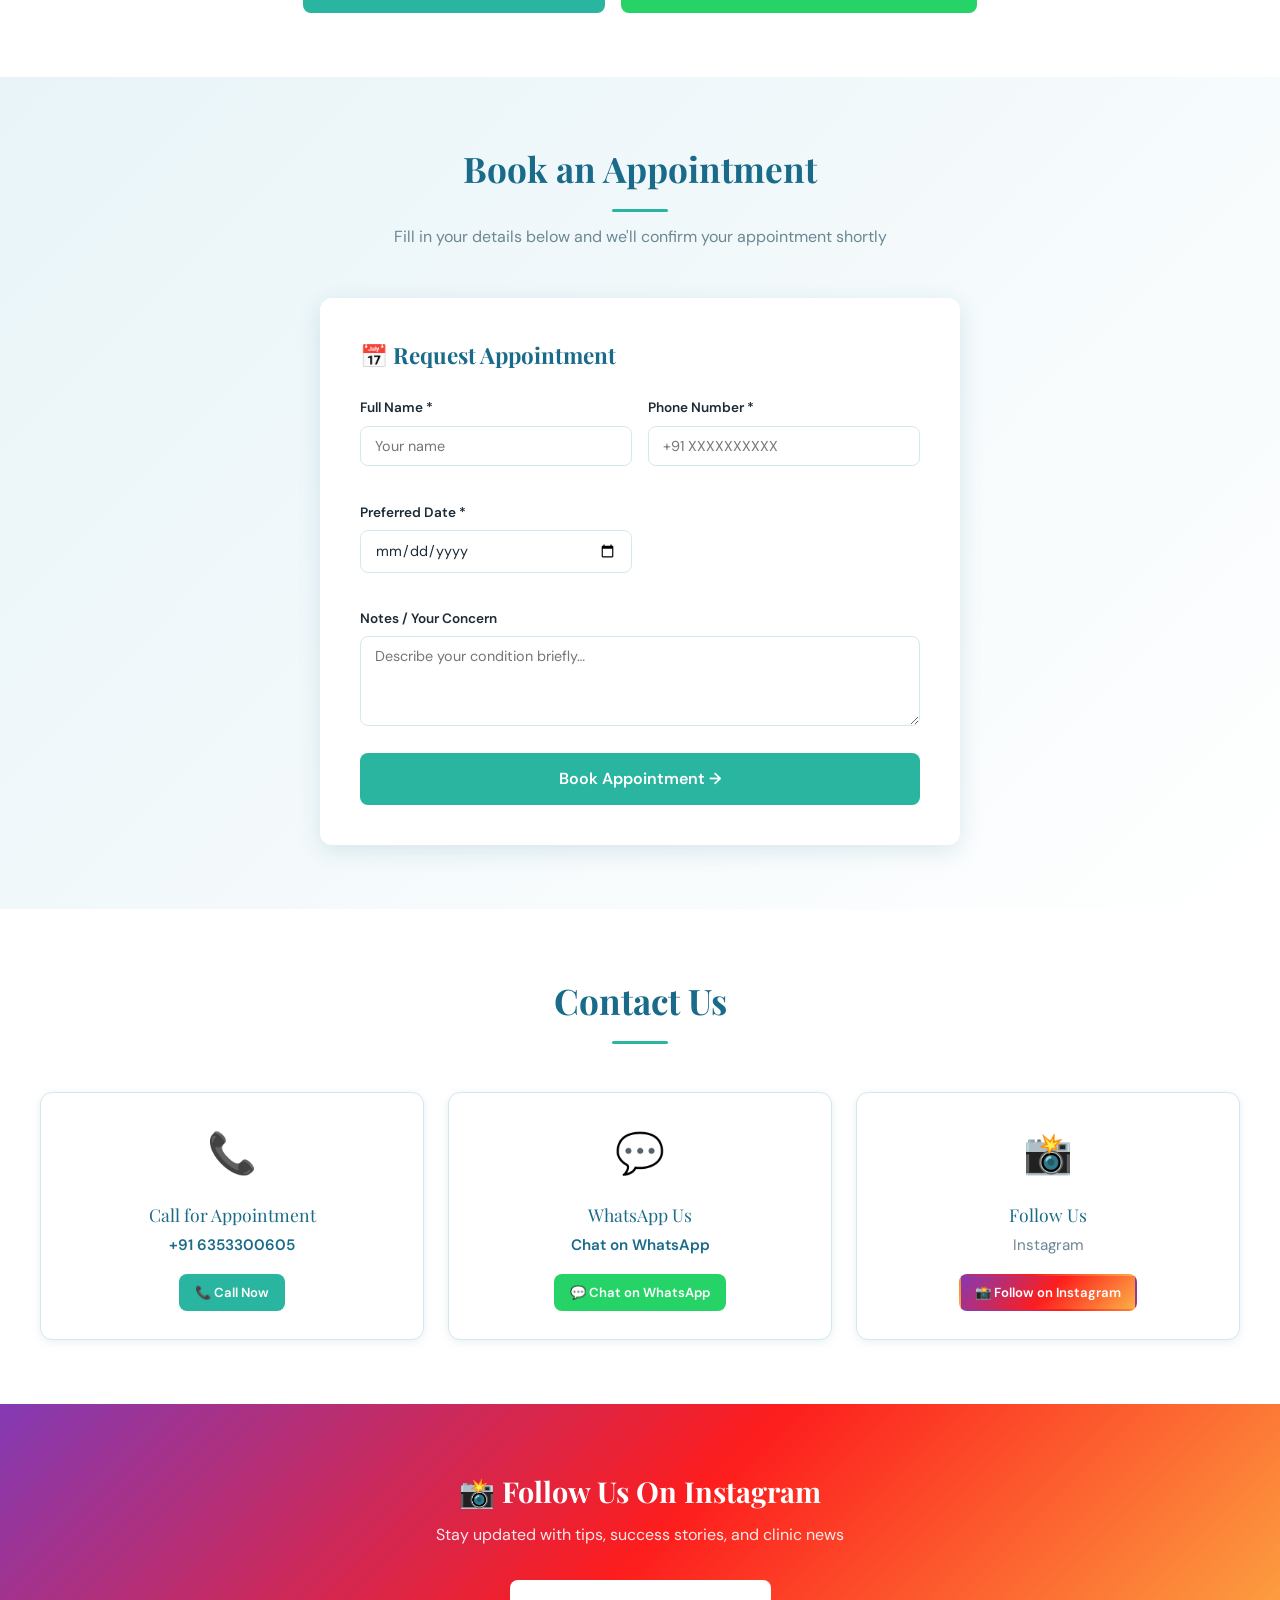
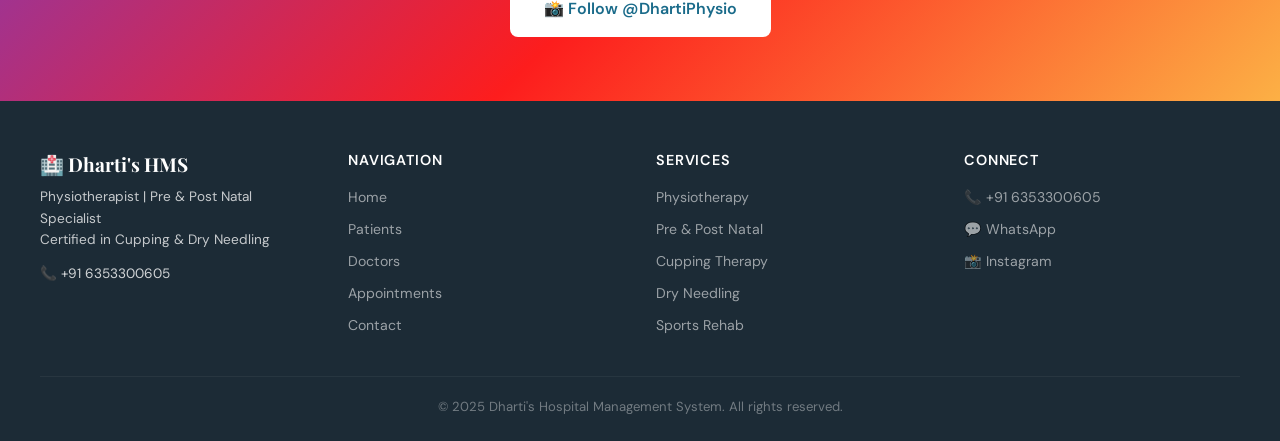
==== commit bc7310a6: "Update index.html" ====
--- a/index.html
+++ b/index.html
@@ -3,7 +3,7 @@
 <head>
   <meta charset="UTF-8" />
   <meta name="viewport" content="width=device-width, initial-scale=1.0" />
-  <title>Dharati's Hospital Management System</title>
+  <title>yourphysio Dr Dharati</title>
   <link rel="stylesheet" href="style.css" />
 </head>
 <body>
@@ -14,7 +14,7 @@
     <a class="nav-brand" href="index.html">
       <div class="nav-logo">🏥</div>
       <div>
-        <div class="nav-title">Dharti's HMS</div>
+        <div class="nav-title">Dharati's HMS</div>
         <div class="nav-subtitle">Physiotherapy Clinic</div>
       </div>
     </a>
@@ -33,11 +33,11 @@
 <section class="hero">
   <div class="hero-inner">
     <div class="hero-badge">✨ Trusted Physiotherapy Care</div>
-    <h1>Dharti's Hospital<br>Management System</h1>
+    <h1>Dharati's Hospital<br>Management System</h1>
     <p class="hero-tagline">Physiotherapist | Pre &amp; Post Natal Specialist</p>
-    <p class="hero-certs">Certified in Cupping &amp; Dry Needling</p>
+    <p class="hero-certs">Dr. Dharati Prajapati (PT) Physiotherapist | Lifestyle &amp; Wellness Consultant </p>
     <div class="hero-actions">
-      <a href="#booking" class="btn btn-primary btn-lg">📅 Book Appointment</a>
+      <a href="tel:+916353300605" class="btn btn-primary btn-lg">📅 Book Appointment — 📞 +91 6353300605</a>
       <a href="tel:+916353300605" class="btn btn-outline btn-lg">📞 Call Now</a>
     </div>
   </div>
@@ -60,8 +60,8 @@
         <div class="doctor-badges">
           <span class="badge">🎓 Qualified Physiotherapist</span>
           <span class="badge">🤱 Pre &amp; Post Natal Care</span>
-          <span class="badge">💧 Cupping Therapy</span>
-          <span class="badge">🩺 Dry Needling</span>
+          <span class="badge">💧 Lifestyle</span>
+          <span class="badge">🩺  Wellness Consultant </span>
         </div>
       </div>
     </div>
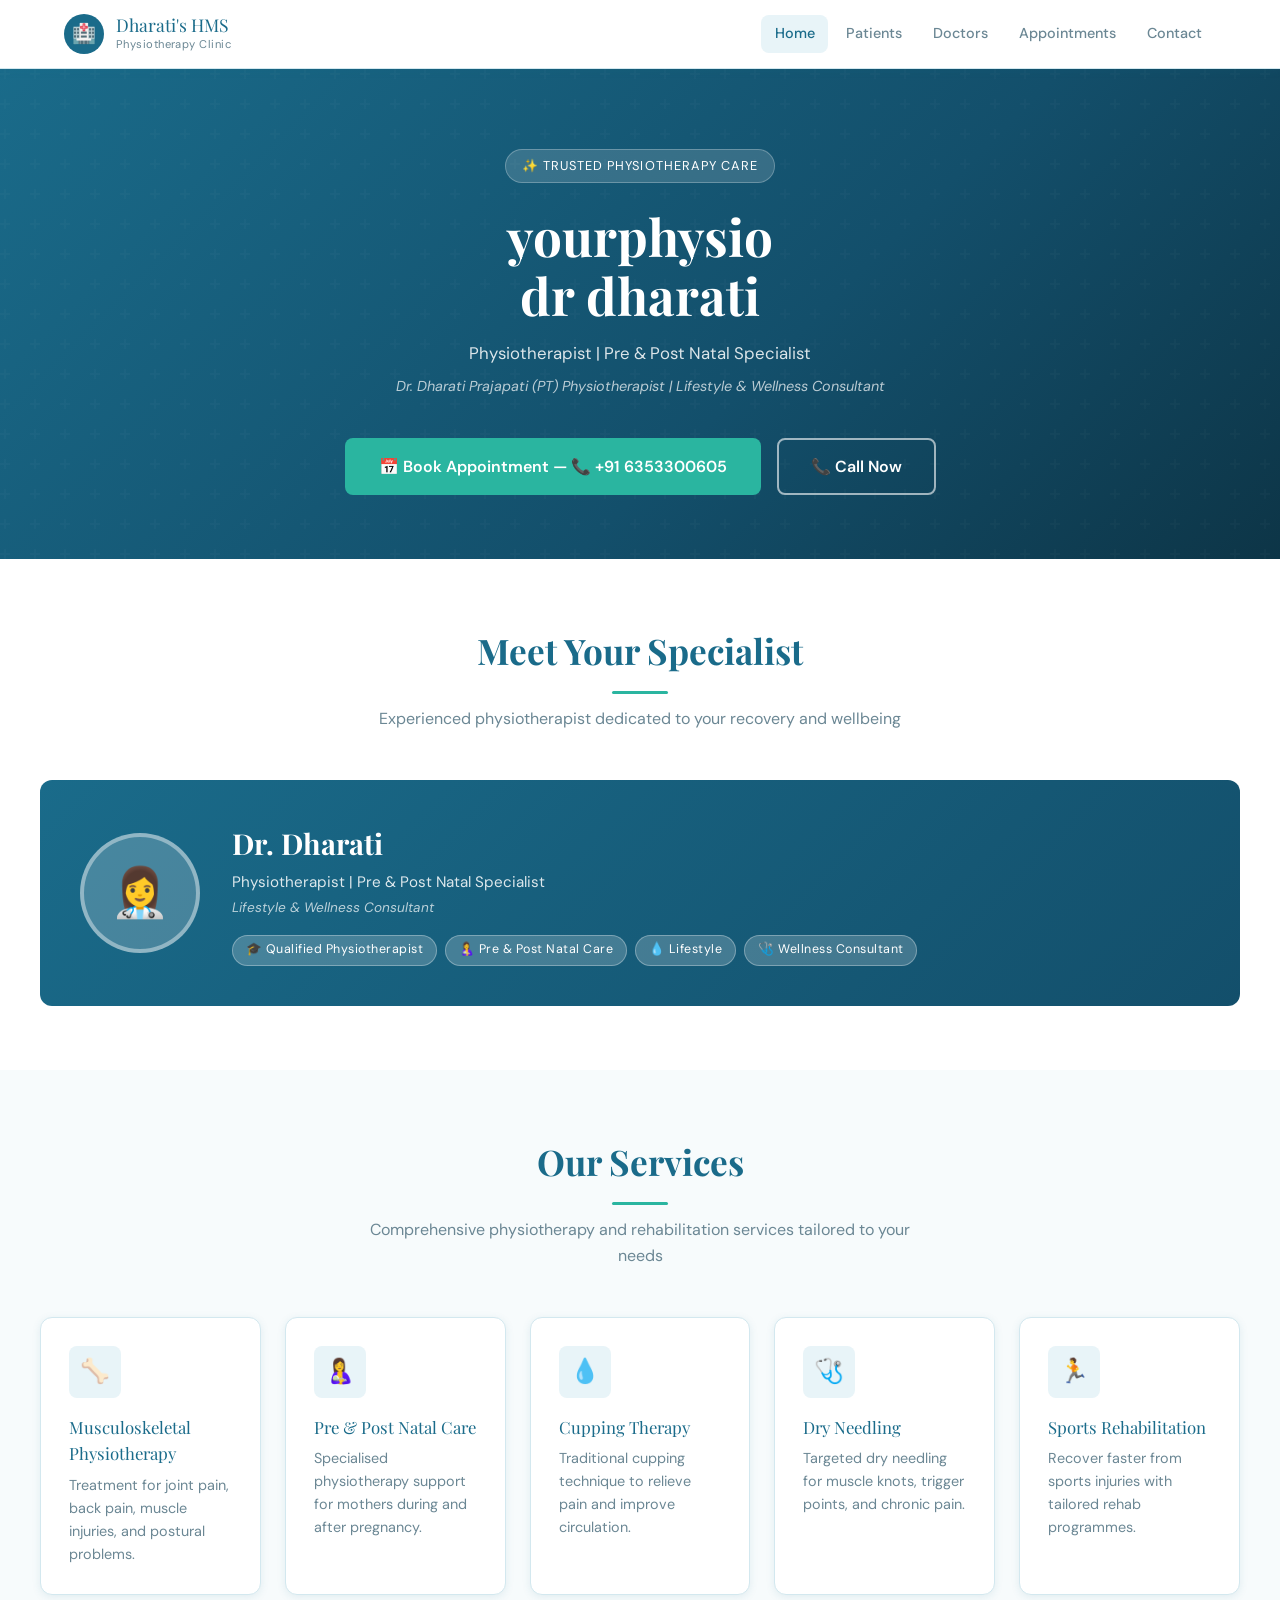
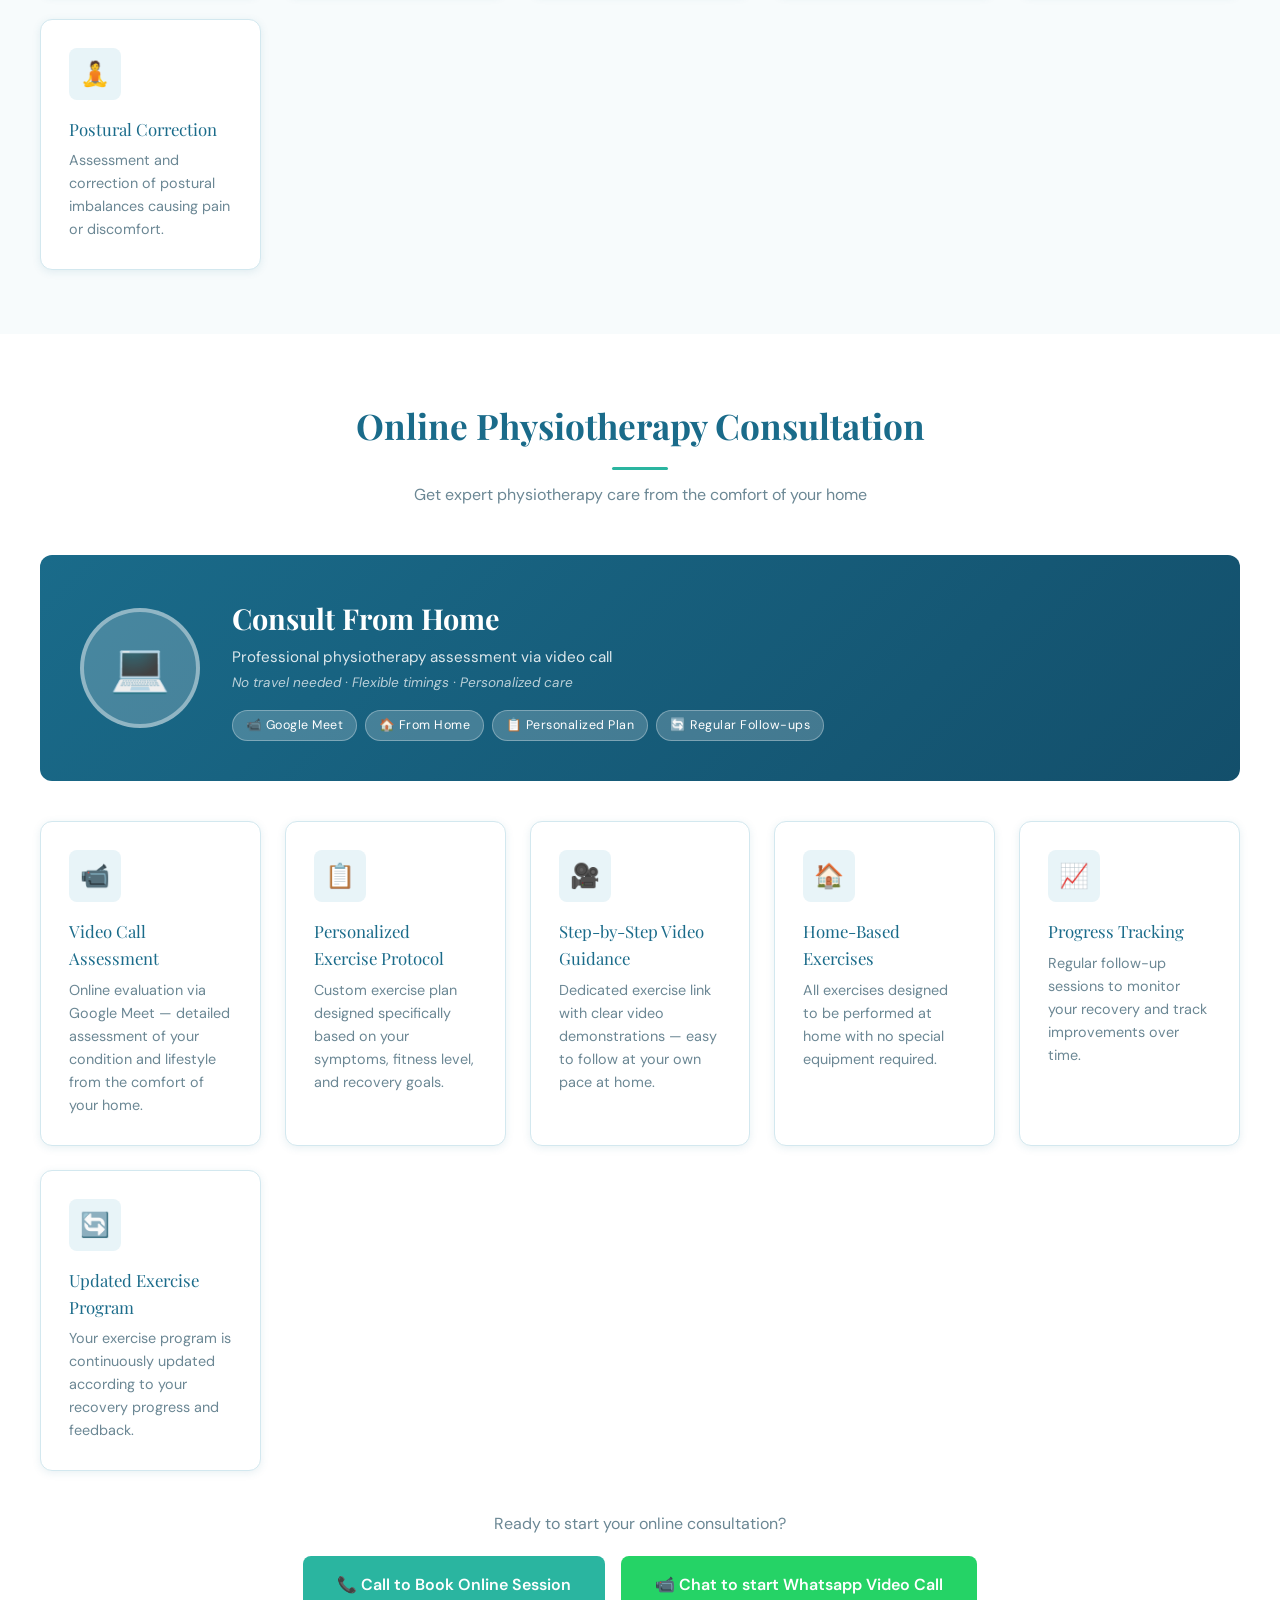
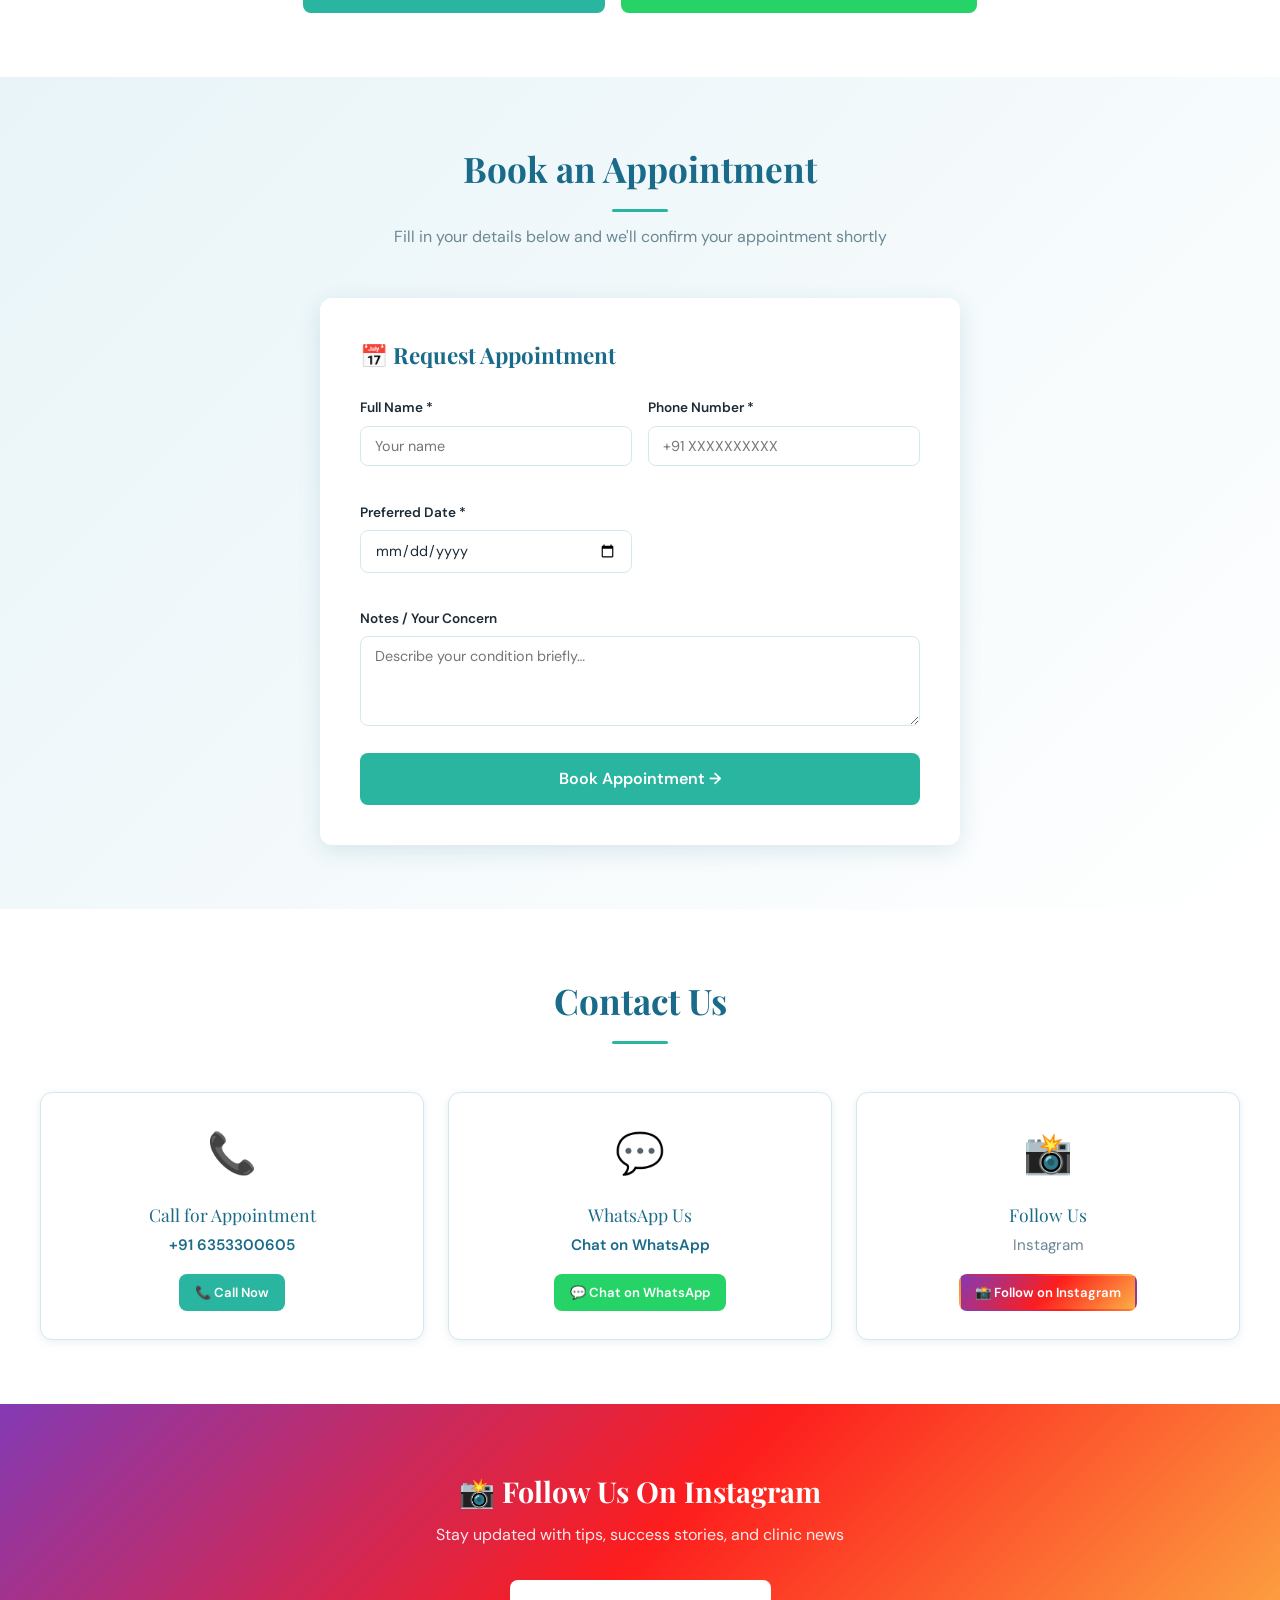
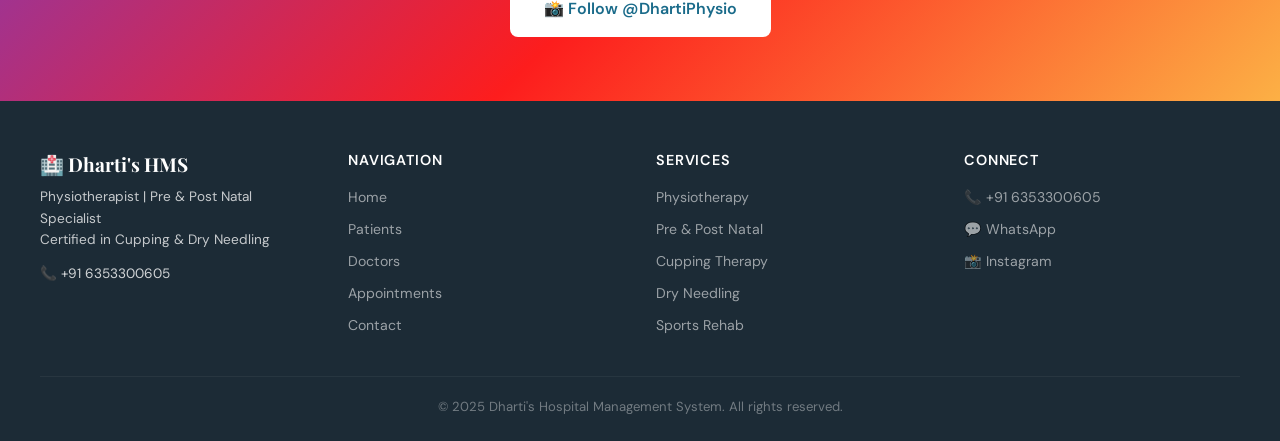
==== commit 5963df1b: "Update index.html" ====
--- a/index.html
+++ b/index.html
@@ -33,7 +33,7 @@
 <section class="hero">
   <div class="hero-inner">
     <div class="hero-badge">✨ Trusted Physiotherapy Care</div>
-    <h1>Dharati's Hospital<br>Management System</h1>
+    <h1>yourphysio<br>dr dharati</h1>
     <p class="hero-tagline">Physiotherapist | Pre &amp; Post Natal Specialist</p>
     <p class="hero-certs">Dr. Dharati Prajapati (PT) Physiotherapist | Lifestyle &amp; Wellness Consultant </p>
     <div class="hero-actions">
@@ -54,9 +54,9 @@
     <div class="doctor-card">
       <div class="doctor-avatar">👩‍⚕️</div>
       <div>
-        <h2 class="doctor-name">Dr. Dharti</h2>
+        <h2 class="doctor-name">Dr. Dharati</h2>
         <p class="doctor-spec">Physiotherapist | Pre &amp; Post Natal Specialist</p>
-        <p class="doctor-certs">Certified in Cupping Therapy &amp; Dry Needling</p>
+        <p class="doctor-certs">Lifestyle &amp; Wellness Consultant</p>
         <div class="doctor-badges">
           <span class="badge">🎓 Qualified Physiotherapist</span>
           <span class="badge">🤱 Pre &amp; Post Natal Care</span>
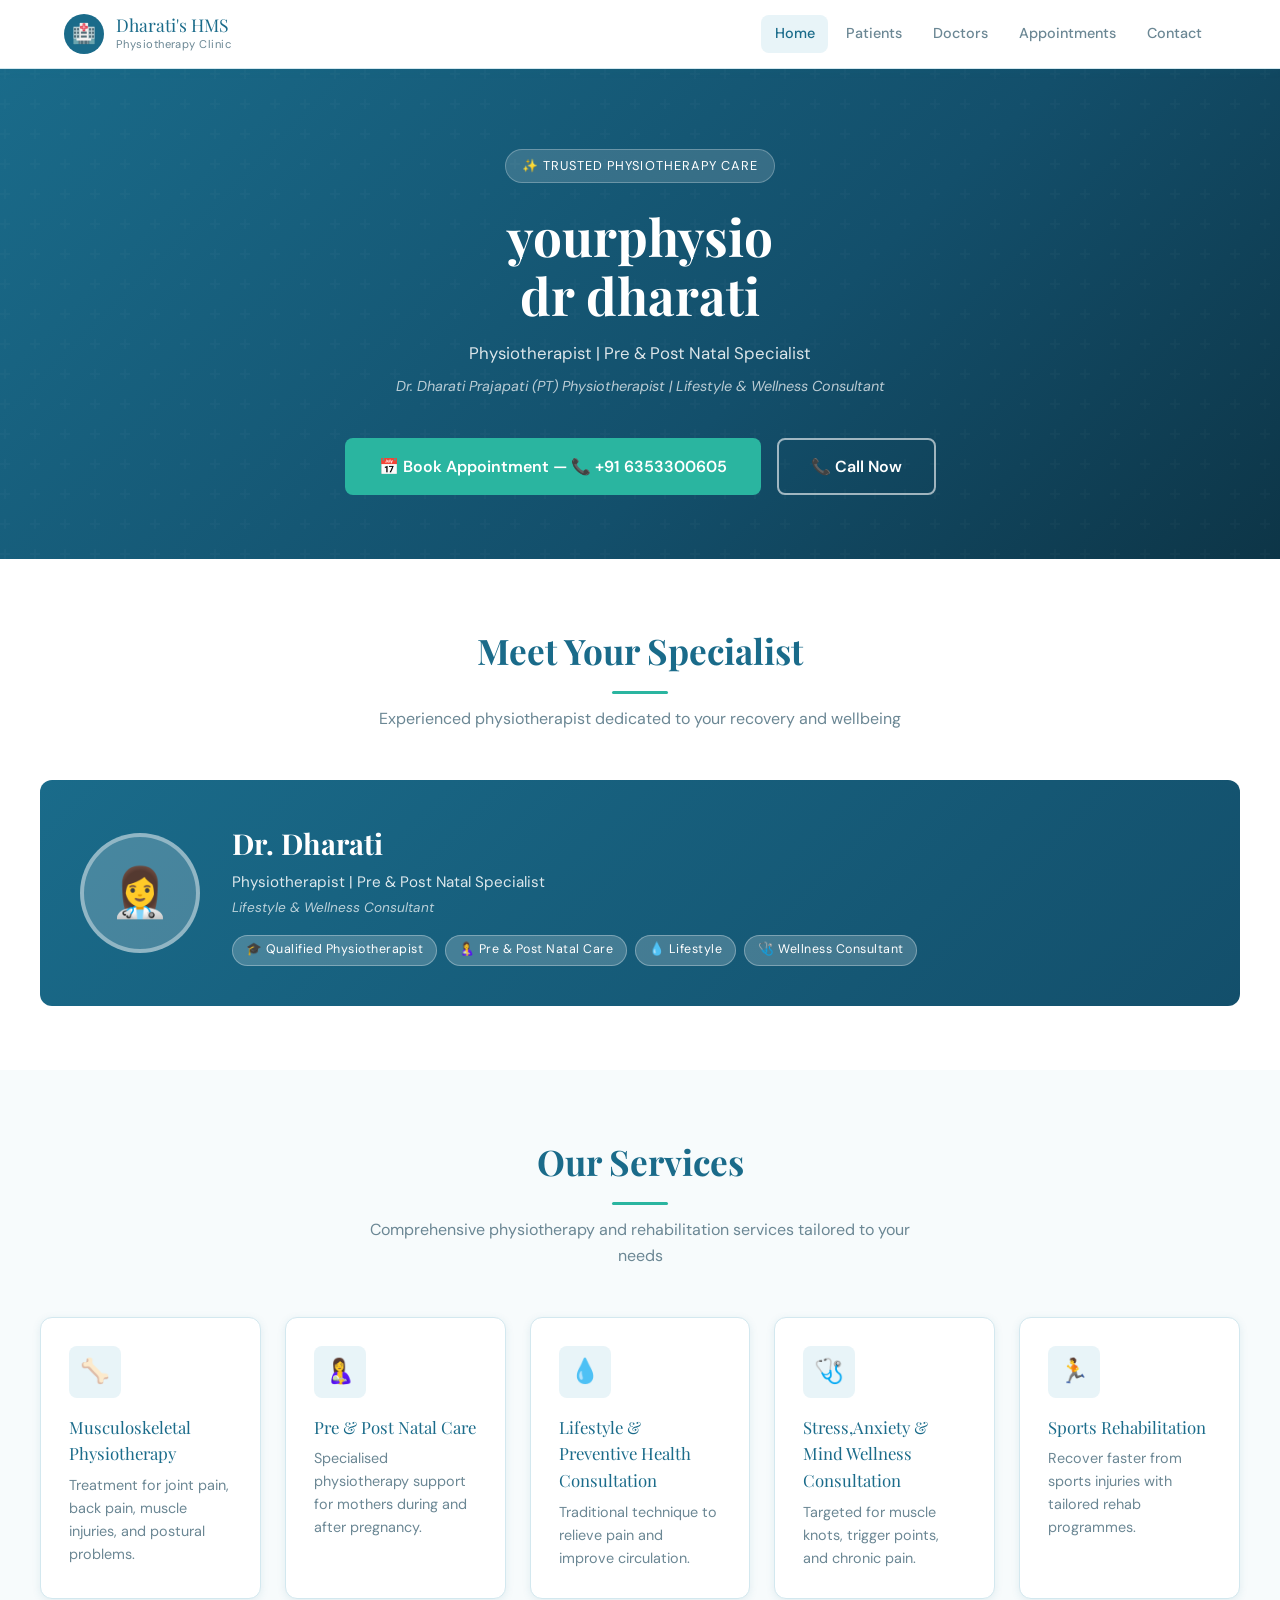
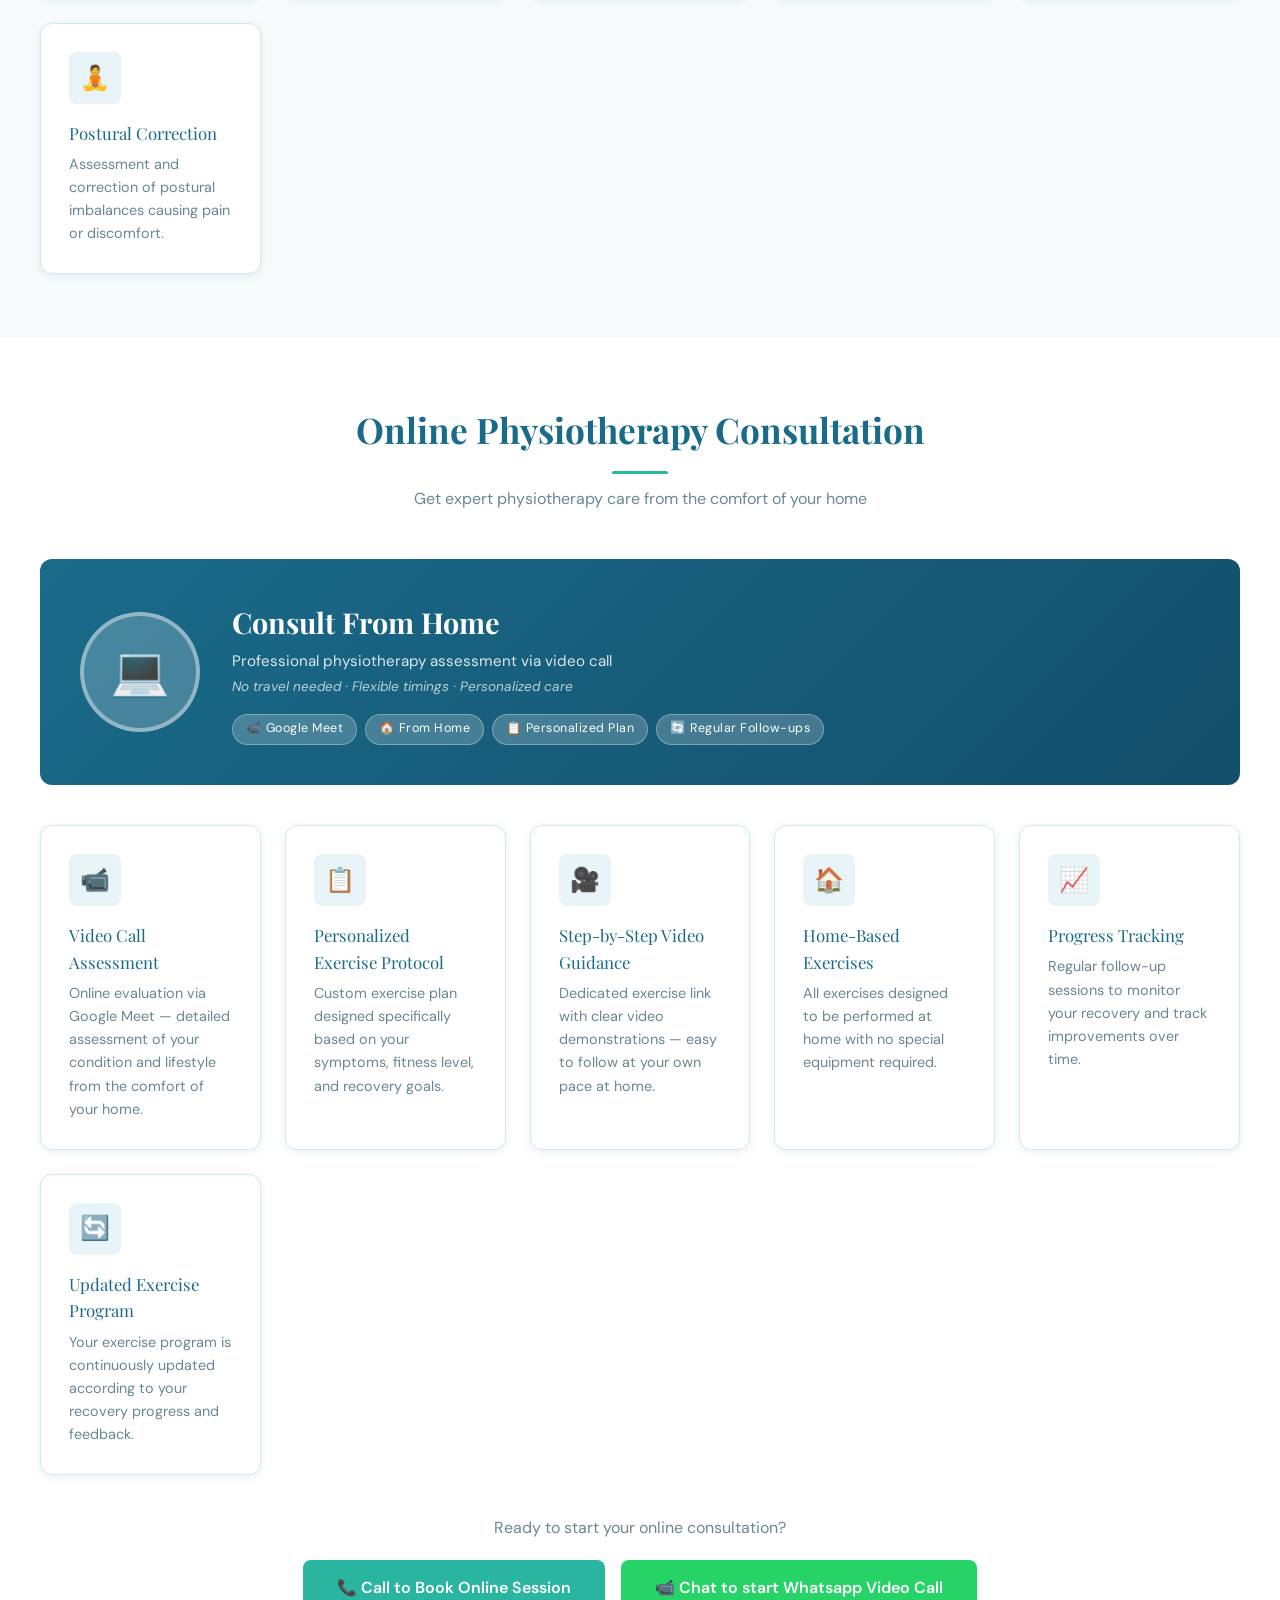
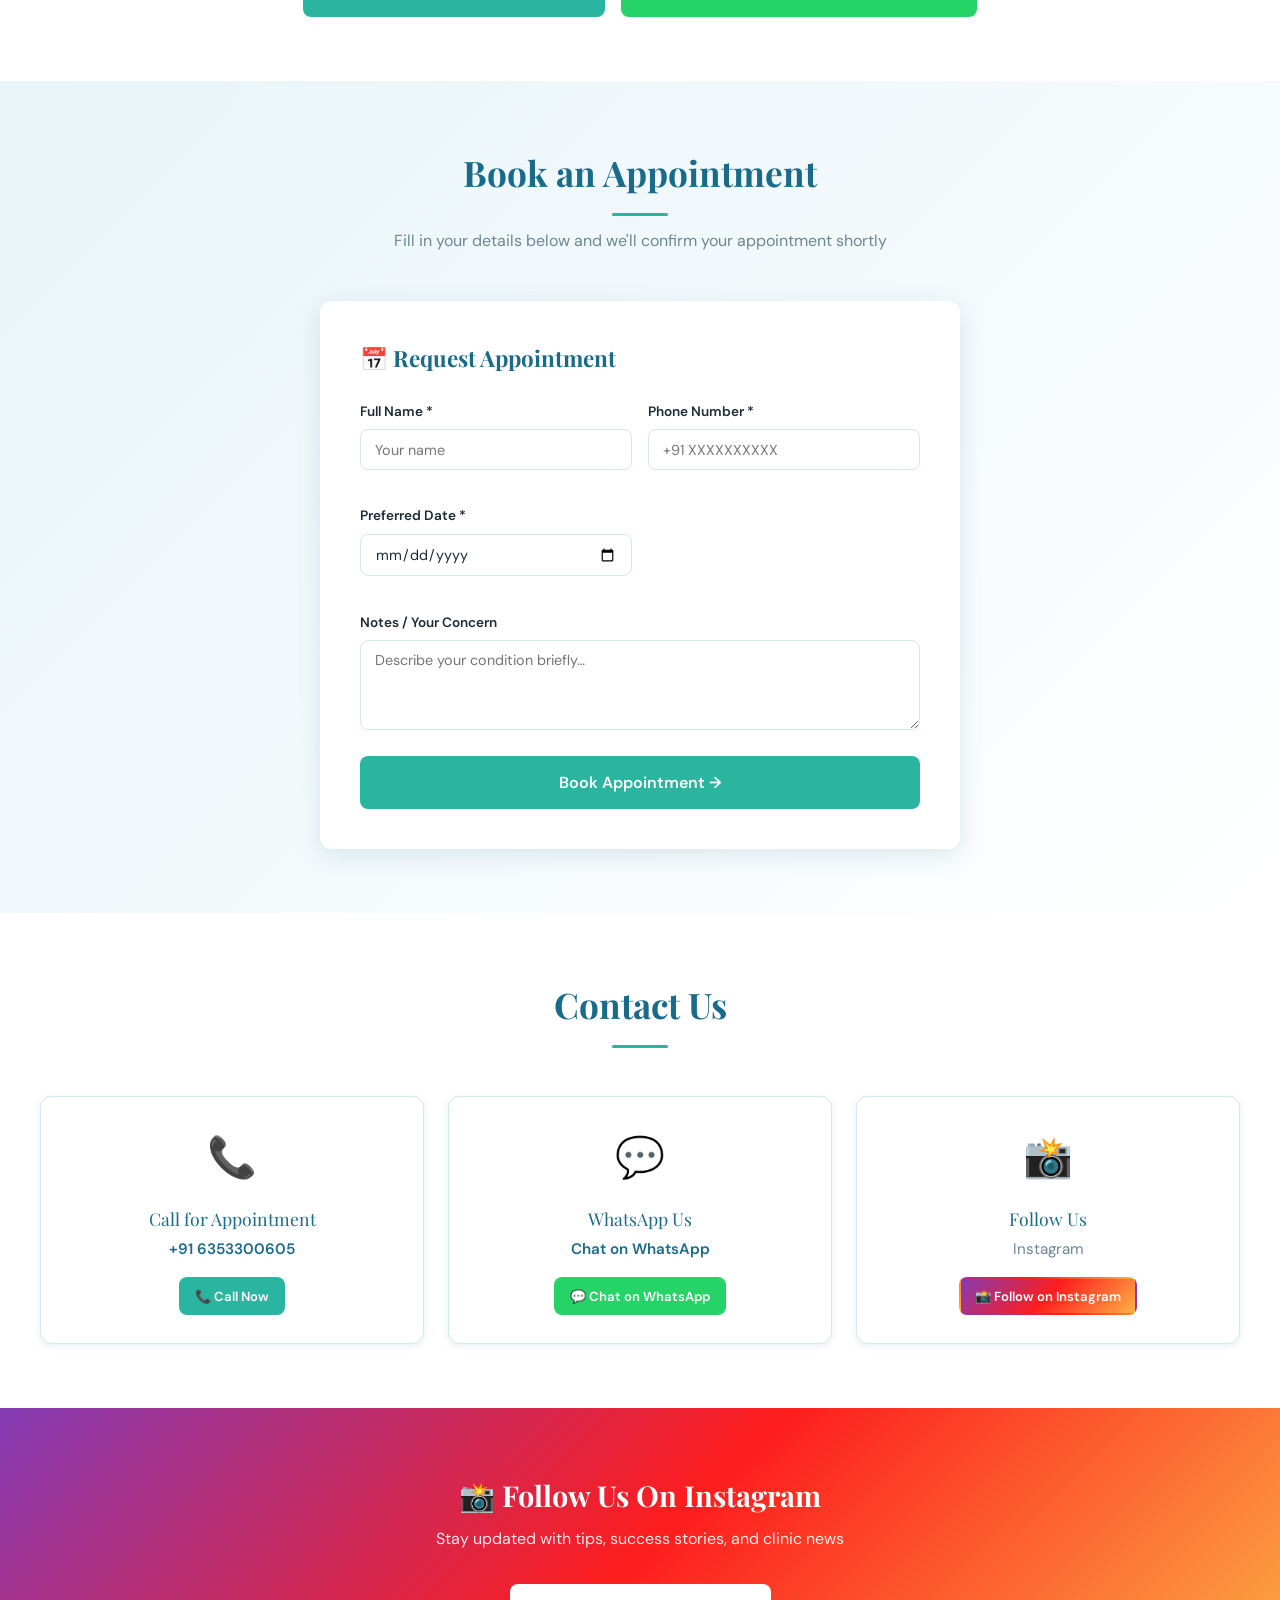
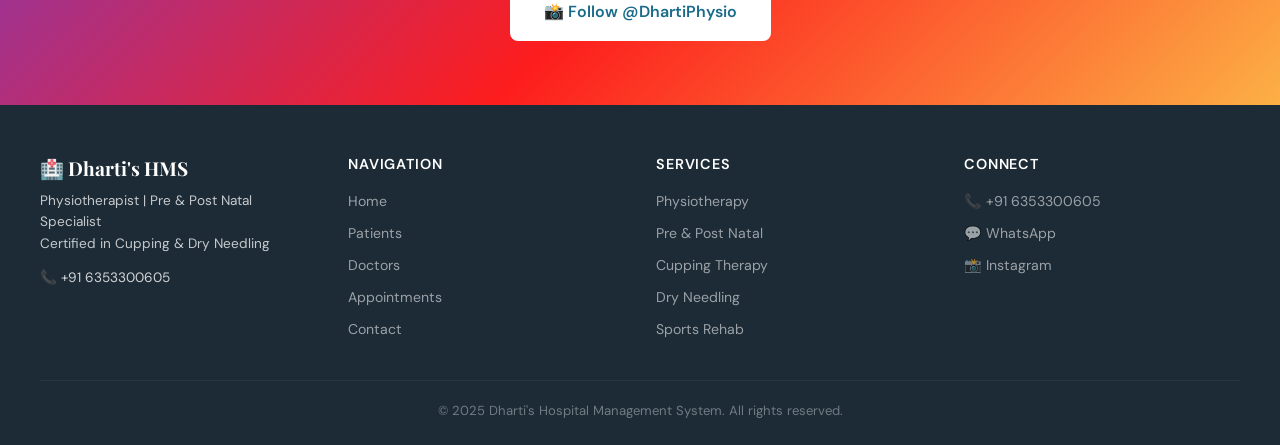
==== commit 1ed83024: "Update index.html" ====
--- a/index.html
+++ b/index.html
@@ -89,13 +89,13 @@
       </div>
       <div class="card">
         <div class="service-icon">💧</div>
-        <div class="service-title">Cupping Therapy</div>
-        <p class="service-desc">Traditional cupping technique to relieve pain and improve circulation.</p>
+        <div class="service-title">Lifestyle &amp; Preventive Health Consultation </div>
+        <p class="service-desc">Traditional technique to relieve pain and improve circulation.</p>
       </div>
       <div class="card">
         <div class="service-icon">🩺</div>
-        <div class="service-title">Dry Needling</div>
-        <p class="service-desc">Targeted dry needling for muscle knots, trigger points, and chronic pain.</p>
+        <div class="service-title">Stress,Anxiety &amp; Mind Wellness Consultation</div>
+        <p class="service-desc">Targeted for muscle knots, trigger points, and chronic pain.</p>
       </div>
       <div class="card">
         <div class="service-icon">🏃</div>
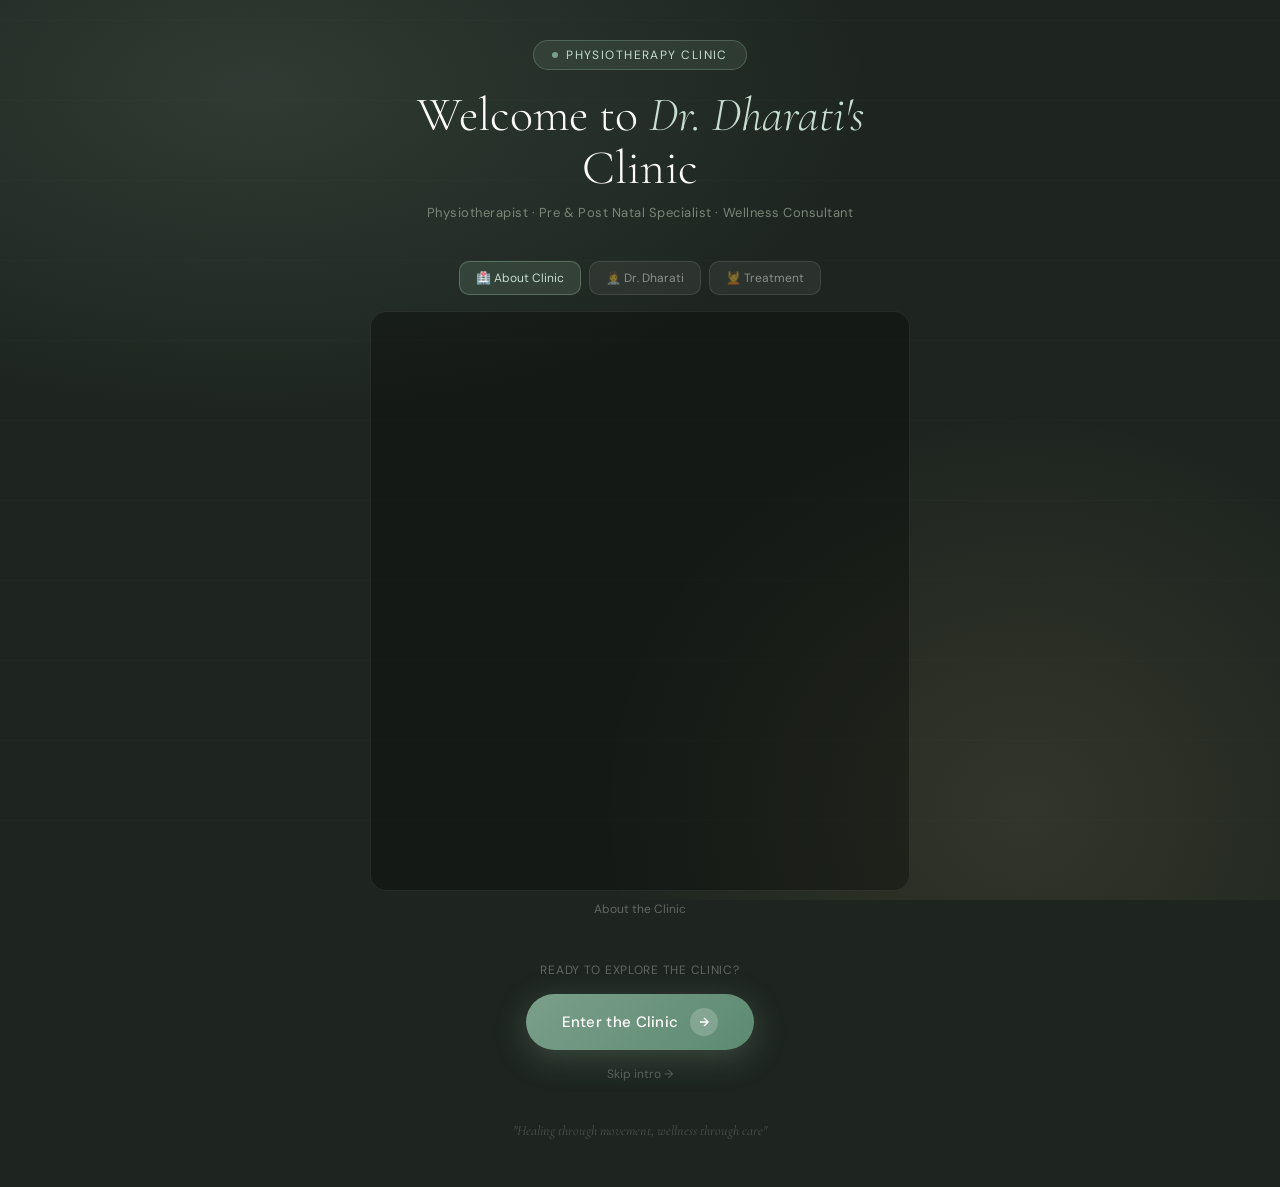
==== commit 87253d48: "Rename Intro.html to index.html" ====
--- a/index.html
+++ b/index.html
@@ -1,327 +1,335 @@
 <!DOCTYPE html>
 <html lang="en">
 <head>
-  <meta charset="UTF-8" />
-  <meta name="viewport" content="width=device-width, initial-scale=1.0" />
-  <title>yourphysio Dr Dharati</title>
-  <link rel="stylesheet" href="style.css" />
+<meta charset="UTF-8">
+<meta name="viewport" content="width=device-width, initial-scale=1.0">
+<title>Welcome — Dr. Dharati's Physiotherapy Clinic</title>
+<link href="https://fonts.googleapis.com/css2?family=Cormorant+Garamond:ital,wght@0,300;0,400;1,300&family=DM+Sans:wght@300;400;500&display=swap" rel="stylesheet">
+<style>
+  *, *::before, *::after { box-sizing: border-box; margin: 0; padding: 0; }
+
+  :root {
+    --sage: #7a9e8a;
+    --sage-light: #c5ddd0;
+    --sage-pale: #eef5f1;
+    --warm: #c9a96e;
+    --ink: #2a2d2b;
+    --ink-soft: #7a8578;
+    --white: #fdfcfa;
+    --radius: 16px;
+  }
+
+  html, body {
+    min-height: 100%;
+    background: #1e2520;
+    font-family: 'DM Sans', sans-serif;
+    color: var(--white);
+    overflow-x: hidden;
+  }
+
+  .bg-pattern {
+    position: fixed; inset: 0; z-index: 0;
+    background:
+      radial-gradient(ellipse 80% 60% at 20% 10%, rgba(122,158,138,0.18) 0%, transparent 60%),
+      radial-gradient(ellipse 60% 80% at 80% 90%, rgba(201,169,110,0.12) 0%, transparent 55%),
+      #1e2520;
+  }
+  .bg-lines {
+    position: fixed; inset: 0; z-index: 0;
+    background-image: repeating-linear-gradient(0deg, transparent, transparent 79px, rgba(122,158,138,0.06) 80px);
+  }
+
+  .page {
+    position: relative; z-index: 1;
+    min-height: 100vh;
+    display: flex;
+    flex-direction: column;
+    align-items: center;
+    padding: 2.5rem 1.5rem 3rem;
+  }
+
+  /* HEADER */
+  .clinic-header {
+    text-align: center;
+    margin-bottom: 2.5rem;
+    animation: fadeDown 0.8s ease both;
+  }
+  .clinic-badge {
+    display: inline-flex; align-items: center; gap: 8px;
+    background: rgba(122,158,138,0.15);
+    border: 0.5px solid rgba(122,158,138,0.4);
+    border-radius: 40px;
+    padding: 6px 18px;
+    font-size: 12px;
+    letter-spacing: 0.12em;
+    text-transform: uppercase;
+    color: var(--sage-light);
+    margin-bottom: 1.2rem;
+  }
+  .clinic-badge::before {
+    content: '';
+    width: 6px; height: 6px;
+    border-radius: 50%;
+    background: var(--sage);
+    animation: pulse 2s infinite;
+  }
+  .clinic-title {
+    font-family: 'Cormorant Garamond', serif;
+    font-size: clamp(2rem, 5vw, 3rem);
+    font-weight: 300;
+    line-height: 1.1;
+    color: var(--white);
+  }
+  .clinic-title em { font-style: italic; color: var(--sage-light); }
+  .clinic-sub {
+    margin-top: 0.6rem;
+    font-size: 13px;
+    color: var(--ink-soft);
+    letter-spacing: 0.04em;
+  }
+
+  /* TABS */
+  .video-stage {
+    width: 100%;
+    max-width: 540px;
+    animation: fadeUp 0.9s 0.2s ease both;
+  }
+
+  .video-tabs {
+    display: flex; gap: 8px; margin-bottom: 16px;
+    justify-content: center;
+  }
+  .vtab {
+    background: rgba(255,255,255,0.06);
+    border: 0.5px solid rgba(255,255,255,0.1);
+    border-radius: 10px;
+    padding: 8px 16px;
+    font-size: 12px;
+    color: rgba(255,255,255,0.45);
+    cursor: pointer;
+    transition: all 0.2s;
+    white-space: nowrap;
+    font-family: 'DM Sans', sans-serif;
+  }
+  .vtab.active, .vtab:hover {
+    background: rgba(122,158,138,0.2);
+    border-color: rgba(122,158,138,0.5);
+    color: var(--sage-light);
+  }
+
+  /* VIDEO PANELS */
+  .video-panels { width: 100%; }
+
+  .video-panel {
+    display: none;
+    flex-direction: column;
+    align-items: center;
+  }
+  .video-panel.active { display: flex; }
+
+  /* Instagram embed wrapper */
+  .ig-wrap {
+    width: 100%;
+    background: rgba(0,0,0,0.3);
+    border-radius: var(--radius);
+    border: 0.5px solid rgba(255,255,255,0.08);
+    overflow: hidden;
+    display: flex;
+    justify-content: center;
+    padding: 12px 0;
+    min-height: 580px;
+  }
+
+  .ig-wrap blockquote.instagram-media {
+    margin: 0 !important;
+    min-width: 280px !important;
+    max-width: 400px !important;
+    width: 100% !important;
+  }
+
+  .panel-label {
+    margin-top: 10px;
+    font-size: 12px;
+    color: rgba(255,255,255,0.3);
+    text-align: center;
+  }
+
+  /* NEXT BUTTON */
+  .next-section {
+    margin-top: 2.8rem;
+    text-align: center;
+    animation: fadeUp 1s 0.5s ease both;
+  }
+  .next-hint {
+    font-size: 12px;
+    color: rgba(255,255,255,0.3);
+    margin-bottom: 1rem;
+    letter-spacing: 0.06em;
+    text-transform: uppercase;
+  }
+  .btn-next {
+    display: inline-flex; align-items: center; gap: 12px;
+    background: linear-gradient(135deg, var(--sage) 0%, #5d8a72 100%);
+    color: #fff;
+    font-family: 'DM Sans', sans-serif;
+    font-size: 15px;
+    font-weight: 500;
+    letter-spacing: 0.02em;
+    border: none;
+    border-radius: 50px;
+    padding: 14px 36px;
+    cursor: pointer;
+    transition: all 0.3s;
+    text-decoration: none;
+    box-shadow: 0 8px 32px rgba(122,158,138,0.3);
+  }
+  .btn-next:hover {
+    transform: translateY(-3px);
+    box-shadow: 0 14px 40px rgba(122,158,138,0.45);
+  }
+  .btn-next:active { transform: translateY(0); }
+  .btn-next .arrow {
+    width: 28px; height: 28px;
+    background: rgba(255,255,255,0.2);
+    border-radius: 50%;
+    display: flex; align-items: center; justify-content: center;
+    transition: transform 0.3s;
+  }
+  .btn-next:hover .arrow { transform: translateX(4px); }
+
+  .skip-link {
+    display: block;
+    margin-top: 1rem;
+    font-size: 12px;
+    color: rgba(255,255,255,0.25);
+    text-decoration: none;
+    transition: color 0.2s;
+  }
+  .skip-link:hover { color: rgba(255,255,255,0.5); }
+
+  .foot-note {
+    margin-top: 2.5rem;
+    font-family: 'Cormorant Garamond', serif;
+    font-style: italic;
+    font-size: 14px;
+    color: rgba(255,255,255,0.2);
+    text-align: center;
+    animation: fadeUp 1s 0.6s ease both;
+  }
+
+  @keyframes fadeDown {
+    from { opacity: 0; transform: translateY(-20px); }
+    to   { opacity: 1; transform: translateY(0); }
+  }
+  @keyframes fadeUp {
+    from { opacity: 0; transform: translateY(20px); }
+    to   { opacity: 1; transform: translateY(0); }
+  }
+  @keyframes pulse {
+    0%, 100% { opacity: 1; }
+    50% { opacity: 0.3; }
+  }
+
+  @media (max-width: 500px) {
+    .video-tabs { flex-wrap: wrap; }
+    .btn-next { width: 100%; justify-content: center; }
+  }
+</style>
 </head>
 <body>
 
-<!-- ─── NAVBAR ──────────────────────────────────────────────── -->
-<nav class="navbar">
-  <div class="nav-inner">
-    <a class="nav-brand" href="index.html">
-      <div class="nav-logo">🏥</div>
-      <div>
-        <div class="nav-title">Dharati's HMS</div>
-        <div class="nav-subtitle">Physiotherapy Clinic</div>
+<div class="bg-pattern"></div>
+<div class="bg-lines"></div>
+
+<div class="page">
+
+  <header class="clinic-header">
+    <div class="clinic-badge">Physiotherapy Clinic</div>
+    <h1 class="clinic-title">Welcome to <em>Dr. Dharati's</em><br>Clinic</h1>
+    <p class="clinic-sub">Physiotherapist · Pre &amp; Post Natal Specialist · Wellness Consultant</p>
+  </header>
+
+  <div class="video-stage">
+
+    <div class="video-tabs">
+      <button class="vtab active" onclick="switchTab(0)">🏥 About Clinic</button>
+      <button class="vtab" onclick="switchTab(1)">👩‍⚕️ Dr. Dharati</button>
+      <button class="vtab" onclick="switchTab(2)">💆 Treatment</button>
+    </div>
+
+    <div class="video-panels">
+
+      <!-- Video 1 -->
+      <div class="video-panel active" id="panel0">
+        <div class="ig-wrap">
+          <blockquote class="instagram-media"
+            data-instgrm-captioned
+            data-instgrm-permalink="https://www.instagram.com/reel/DM8PHVtv9hr/"
+            data-instgrm-version="14">
+          </blockquote>
+        </div>
+        <p class="panel-label">About the Clinic</p>
       </div>
-    </a>
-    <div class="nav-links" id="nav-links">
-      <a href="index.html" class="active">Home</a>
-      <a href="patients.html">Patients</a>
-      <a href="doctors.html">Doctors</a>
-      <a href="appointments.html">Appointments</a>
-      <a href="contact.html">Contact</a>
-    </div>
-    <button class="nav-hamburger" id="hamburger">☰</button>
-  </div>
-</nav>
-
-<!-- ─── HERO ─────────────────────────────────────────────────── -->
-<section class="hero">
-  <div class="hero-inner">
-    <div class="hero-badge">✨ Trusted Physiotherapy Care</div>
-    <h1>yourphysio<br>dr dharati</h1>
-    <p class="hero-tagline">Physiotherapist | Pre &amp; Post Natal Specialist</p>
-    <p class="hero-certs">Dr. Dharati Prajapati (PT) Physiotherapist | Lifestyle &amp; Wellness Consultant </p>
-    <div class="hero-actions">
-      <a href="tel:+916353300605" class="btn btn-primary btn-lg">📅 Book Appointment — 📞 +91 6353300605</a>
-      <a href="tel:+916353300605" class="btn btn-outline btn-lg">📞 Call Now</a>
+
+      <!-- Video 2 -->
+      <div class="video-panel" id="panel1">
+        <div class="ig-wrap">
+          <blockquote class="instagram-media"
+            data-instgrm-captioned
+            data-instgrm-permalink="https://www.instagram.com/reel/DK6CeauIdhI/"
+            data-instgrm-version="14">
+          </blockquote>
+        </div>
+        <p class="panel-label">Doctor Introduction</p>
+      </div>
+
+      <!-- Video 3 -->
+      <div class="video-panel" id="panel2">
+        <div class="ig-wrap">
+          <blockquote class="instagram-media"
+            data-instgrm-captioned
+            data-instgrm-permalink="https://www.instagram.com/reel/DXHqM6ZjRu9/"
+            data-instgrm-version="14">
+          </blockquote>
+        </div>
+        <p class="panel-label">Treatment Videos</p>
+      </div>
+
     </div>
   </div>
-</section>
-
-<!-- ─── ABOUT DOCTOR ─────────────────────────────────────────── -->
-<section class="section section-alt">
-  <div class="container">
-    <div class="section-head">
-      <h2>Meet Your Specialist</h2>
-      <div class="divider"></div>
-      <p>Experienced physiotherapist dedicated to your recovery and wellbeing</p>
-    </div>
-    <div class="doctor-card">
-      <div class="doctor-avatar">👩‍⚕️</div>
-      <div>
-        <h2 class="doctor-name">Dr. Dharati</h2>
-        <p class="doctor-spec">Physiotherapist | Pre &amp; Post Natal Specialist</p>
-        <p class="doctor-certs">Lifestyle &amp; Wellness Consultant</p>
-        <div class="doctor-badges">
-          <span class="badge">🎓 Qualified Physiotherapist</span>
-          <span class="badge">🤱 Pre &amp; Post Natal Care</span>
-          <span class="badge">💧 Lifestyle</span>
-          <span class="badge">🩺  Wellness Consultant </span>
-        </div>
-      </div>
-    </div>
+
+  <!-- NEXT BUTTON -->
+  <div class="next-section">
+    <p class="next-hint">Ready to explore the clinic?</p>
+    <a href="index.html" class="btn-next">
+      Enter the Clinic
+      <span class="arrow">
+        <svg width="14" height="14" viewBox="0 0 24 24" fill="none" stroke="currentColor" stroke-width="2.5">
+          <path d="M5 12h14M12 5l7 7-7 7"/>
+        </svg>
+      </span>
+    </a>
+    <a href="index.html" class="skip-link">Skip intro →</a>
   </div>
-</section>
-
-<!-- ─── SERVICES ──────────────────────────────────────────────── -->
-<section class="section">
-  <div class="container">
-    <div class="section-head">
-      <h2>Our Services</h2>
-      <div class="divider"></div>
-      <p>Comprehensive physiotherapy and rehabilitation services tailored to your needs</p>
-    </div>
-    <div class="card-grid card-grid-3">
-      <div class="card">
-        <div class="service-icon">🦴</div>
-        <div class="service-title">Musculoskeletal Physiotherapy</div>
-        <p class="service-desc">Treatment for joint pain, back pain, muscle injuries, and postural problems.</p>
-      </div>
-      <div class="card">
-        <div class="service-icon">🤱</div>
-        <div class="service-title">Pre &amp; Post Natal Care</div>
-        <p class="service-desc">Specialised physiotherapy support for mothers during and after pregnancy.</p>
-      </div>
-      <div class="card">
-        <div class="service-icon">💧</div>
-        <div class="service-title">Lifestyle &amp; Preventive Health Consultation </div>
-        <p class="service-desc">Traditional technique to relieve pain and improve circulation.</p>
-      </div>
-      <div class="card">
-        <div class="service-icon">🩺</div>
-        <div class="service-title">Stress,Anxiety &amp; Mind Wellness Consultation</div>
-        <p class="service-desc">Targeted for muscle knots, trigger points, and chronic pain.</p>
-      </div>
-      <div class="card">
-        <div class="service-icon">🏃</div>
-        <div class="service-title">Sports Rehabilitation</div>
-        <p class="service-desc">Recover faster from sports injuries with tailored rehab programmes.</p>
-      </div>
-      <div class="card">
-        <div class="service-icon">🧘</div>
-        <div class="service-title">Postural Correction</div>
-        <p class="service-desc">Assessment and correction of postural imbalances causing pain or discomfort.</p>
-      </div>
-    </div>
-  </div>
-</section>
-<!-- ─── ONLINE CONSULTATION ─────────────────────────────────── -->
-<section class="section section-alt">
-  <div class="container">
-    <div class="section-head">
-      <h2>Online Physiotherapy Consultation</h2>
-      <div class="divider"></div>
-      <p>Get expert physiotherapy care from the comfort of your home</p>
-    </div>
-
-    <div class="doctor-card" style="margin-bottom:2.5rem;">
-      <div class="doctor-avatar">💻</div>
-      <div>
-        <h2 class="doctor-name">Consult From Home</h2>
-        <p class="doctor-spec">Professional physiotherapy assessment via video call</p>
-        <p class="doctor-certs">No travel needed · Flexible timings · Personalized care</p>
-        <div class="doctor-badges">
-          <span class="badge">📹 Google Meet</span>
-          <span class="badge">🏠 From Home</span>
-          <span class="badge">📋 Personalized Plan</span>
-          <span class="badge">🔄 Regular Follow-ups</span>
-        </div>
-      </div>
-    </div>
-
-    <div class="card-grid card-grid-3">
-      <div class="card">
-        <div class="service-icon">📹</div>
-        <div class="service-title">Video Call Assessment</div>
-        <p class="service-desc">Online evaluation via Google Meet — detailed assessment of your condition and lifestyle from the comfort of your home.</p>
-      </div>
-      <div class="card">
-        <div class="service-icon">📋</div>
-        <div class="service-title">Personalized Exercise Protocol</div>
-        <p class="service-desc">Custom exercise plan designed specifically based on your symptoms, fitness level, and recovery goals.</p>
-      </div>
-      <div class="card">
-        <div class="service-icon">🎥</div>
-        <div class="service-title">Step-by-Step Video Guidance</div>
-        <p class="service-desc">Dedicated exercise link with clear video demonstrations — easy to follow at your own pace at home.</p>
-      </div>
-      <div class="card">
-        <div class="service-icon">🏠</div>
-        <div class="service-title">Home-Based Exercises</div>
-        <p class="service-desc">All exercises designed to be performed at home with no special equipment required.</p>
-      </div>
-      <div class="card">
-        <div class="service-icon">📈</div>
-        <div class="service-title">Progress Tracking</div>
-        <p class="service-desc">Regular follow-up sessions to monitor your recovery and track improvements over time.</p>
-      </div>
-      <div class="card">
-        <div class="service-icon">🔄</div>
-        <div class="service-title">Updated Exercise Program</div>
-        <p class="service-desc">Your exercise program is continuously updated according to your recovery progress and feedback.</p>
-      </div>
-    </div>
-
-    <div style="text-align:center;margin-top:2.5rem;">
-      <p style="color:var(--text-muted);margin-bottom:1.2rem;font-size:1rem;">Ready to start your online consultation?</p>
-      <div style="display:flex;gap:1rem;justify-content:center;flex-wrap:wrap;">
-        <a href="tel:+916353300605" class="btn btn-primary btn-lg">📞 Call to Book Online Session</a>
-        <a href="https://wa.me/916353300605?text=Hello%20Dr.%20Dharati%2C%20I%20would%20like%20to%20book%20an%20online%20video%20consultation" class="btn btn-whatsapp btn-lg">📹 Chat to start Whatsapp Video Call</a>
-      </div>
-    </div>
-
-  </div>
-</section>
-<!-- ─── BOOKING ───────────────────────────────────────────────── -->
-<section class="section booking-section" id="booking">
-  <div class="container">
-    <div class="section-head">
-      <h2>Book an Appointment</h2>
-      <div class="divider"></div>
-      <p>Fill in your details below and we'll confirm your appointment shortly</p>
-    </div>
-    <div class="booking-box">
-
-      <!-- FORM -->
-      <div id="booking-form-wrap">
-        <h3>📅 Request Appointment</h3>
-        <form id="public-booking-form" onsubmit="submitPublicBooking(event)">
-          <div class="form-grid">
-            <div class="form-group">
-              <label class="form-label">Full Name *</label>
-              <input id="b-name" class="form-control" type="text" placeholder="Your name" required />
-            </div>
-            <div class="form-group">
-              <label class="form-label">Phone Number *</label>
-              <input id="b-phone" class="form-control" type="tel" placeholder="+91 XXXXXXXXXX" required />
-            </div>
-            <div class="form-group">
-              <label class="form-label">Preferred Date *</label>
-              <input id="b-date" class="form-control" type="date" required />
-            </div>
-            <div class="form-group form-full">
-              <label class="form-label">Notes / Your Concern</label>
-              <textarea id="b-notes" class="form-control" placeholder="Describe your condition briefly…"></textarea>
-            </div>
-          </div>
-          <button id="book-btn" type="submit" class="btn btn-primary btn-full btn-lg">
-            Book Appointment →
-          </button>
-        </form>
-      </div>
-
-      <!-- SUCCESS STATE -->
-      <div id="booking-success" class="booking-success" style="display:none;">
-        <div class="success-icon">🎉</div>
-        <h3>Appointment Request Submitted Successfully!</h3>
-        <p>We've received your request. Please call to confirm your appointment time.</p>
-        <a href="tel:+916353300605" class="btn btn-call btn-lg">
-          📞 Call Now to Confirm Appointment
-        </a>
-        <p style="margin-top:1.5rem;font-size:.85rem;color:var(--text-muted);">
-          Or chat with us on WhatsApp:
-          <a href="https://wa.me/916353300605" style="color:var(--accent);font-weight:600;">
-            wa.me/916353300605
-          </a>
-        </p>
-      </div>
-
-    </div>
-  </div>
-</section>
-
-<!-- ─── CONTACT ───────────────────────────────────────────────── -->
-<section class="section section-alt" id="contact">
-  <div class="container">
-    <div class="section-head">
-      <h2>Contact Us</h2>
-      <div class="divider"></div>
-    </div>
-    <div class="card-grid card-grid-3">
-      <div class="card contact-card">
-        <div class="contact-icon">📞</div>
-        <div class="contact-title">Call for Appointment</div>
-        <div class="contact-value">
-          <a href="tel:+916353300605">+91 6353300605</a>
-        </div>
-        <a href="tel:+916353300605" class="btn btn-primary btn-sm">📞 Call Now</a>
-      </div>
-      <div class="card contact-card">
-        <div class="contact-icon">💬</div>
-        <div class="contact-title">WhatsApp Us</div>
-        <div class="contact-value">
-          <a href="https://wa.me/916353300605">Chat on WhatsApp</a>
-        </div>
-        <a href="https://wa.me/916353300605" class="btn btn-whatsapp btn-sm">💬 Chat on WhatsApp</a>
-      </div>
-      <div class="card contact-card">
-        <div class="contact-icon">📸</div>
-        <div class="contact-title">Follow Us</div>
-        <div class="contact-value">Instagram</div>
-        <a href="#" class="btn btn-instagram btn-sm instagram-link">📸 Follow on Instagram</a>
-      </div>
-    </div>
-  </div>
-</section>
-
-<!-- ─── INSTAGRAM ─────────────────────────────────────────────── -->
-<section class="instagram-section">
-  <div class="container">
-    <h2>📸 Follow Us On Instagram</h2>
-    <p>Stay updated with tips, success stories, and clinic news</p>
-    <a href="#" class="btn btn-white btn-lg instagram-link">📸 Follow @DhartiPhysio</a>
-  </div>
-</section>
-
-<!-- ─── FOOTER ────────────────────────────────────────────────── -->
-<footer>
-  <div class="footer-inner">
-    <div class="footer-grid">
-      <div class="footer-brand">
-        <h3>🏥 Dharti's HMS</h3>
-        <p>Physiotherapist | Pre &amp; Post Natal Specialist<br>Certified in Cupping &amp; Dry Needling</p>
-        <p style="margin-top:.75rem;">📞 <a href="tel:+916353300605" style="color:rgba(255,255,255,.8);">+91 6353300605</a></p>
-      </div>
-      <div class="footer-links">
-        <h4>Navigation</h4>
-        <ul>
-          <li><a href="index.html">Home</a></li>
-          <li><a href="patients.html">Patients</a></li>
-          <li><a href="doctors.html">Doctors</a></li>
-          <li><a href="appointments.html">Appointments</a></li>
-          <li><a href="contact.html">Contact</a></li>
-        </ul>
-      </div>
-      <div class="footer-links">
-        <h4>Services</h4>
-        <ul>
-          <li><a href="#">Physiotherapy</a></li>
-          <li><a href="#">Pre &amp; Post Natal</a></li>
-          <li><a href="#">Cupping Therapy</a></li>
-          <li><a href="#">Dry Needling</a></li>
-          <li><a href="#">Sports Rehab</a></li>
-        </ul>
-      </div>
-      <div class="footer-links">
-        <h4>Connect</h4>
-        <ul>
-          <li><a href="tel:+916353300605">📞 +91 6353300605</a></li>
-          <li><a href="https://wa.me/916353300605">💬 WhatsApp</a></li>
-          <li><a href="#" class="instagram-link">📸 Instagram</a></li>
-        </ul>
-      </div>
-    </div>
-    <div class="footer-bottom">
-      © 2025 Dharti's Hospital Management System. All rights reserved.
-    </div>
-  </div>
-</footer>
-
-<script src="script.js"></script>
+
+  <p class="foot-note">"Healing through movement, wellness through care"</p>
+
+</div>
+
+<script async src="//www.instagram.com/embed.js"></script>
+<script>
+  function switchTab(idx) {
+    document.querySelectorAll('.vtab').forEach((t, i) => {
+      t.classList.toggle('active', i === idx);
+    });
+    document.querySelectorAll('.video-panel').forEach((p, i) => {
+      p.classList.toggle('active', i === idx);
+    });
+    // Re-process embeds when switching tabs
+    if (window.instgrm) {
+      window.instgrm.Embeds.process();
+    }
+  }
+</script>
 </body>
 </html>
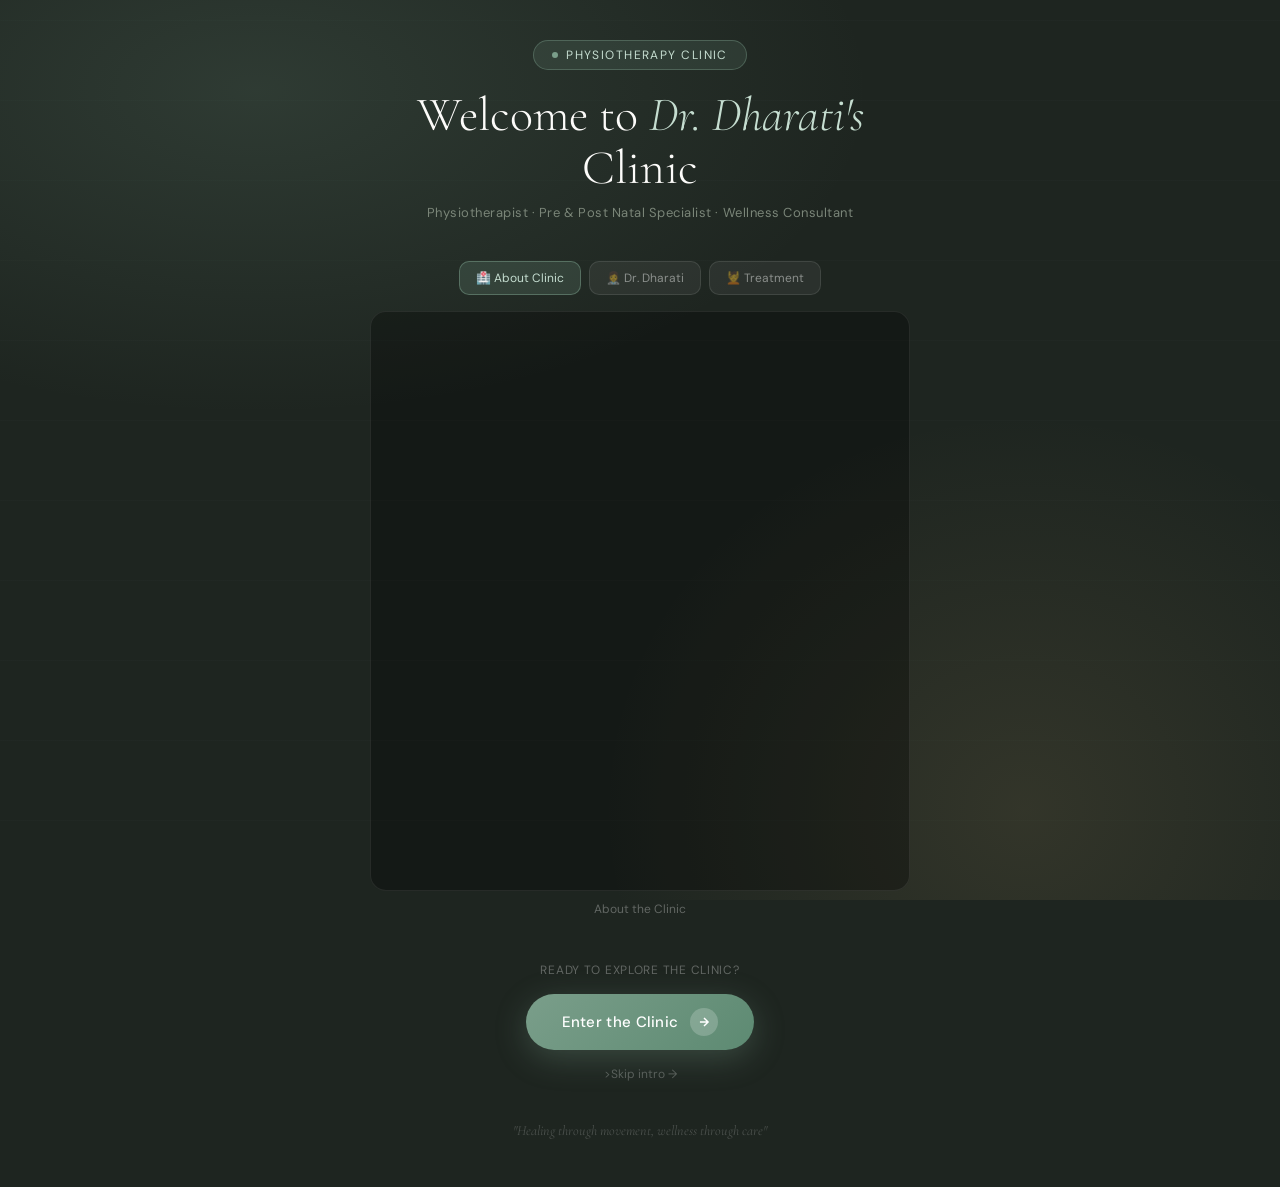
==== commit 702472bd: "Update index.html" ====
--- a/index.html
+++ b/index.html
@@ -301,7 +301,7 @@
   <!-- NEXT BUTTON -->
   <div class="next-section">
     <p class="next-hint">Ready to explore the clinic?</p>
-    <a href="index.html" class="btn-next">
+    <a href="home.html" class="btn-next">
       Enter the Clinic
       <span class="arrow">
         <svg width="14" height="14" viewBox="0 0 24 24" fill="none" stroke="currentColor" stroke-width="2.5">
@@ -309,7 +309,7 @@
         </svg>
       </span>
     </a>
-    <a href="index.html" class="skip-link">Skip intro →</a>
+    <a href="home.html" class="skip-link">>Skip intro →</a>
   </div>
 
   <p class="foot-note">"Healing through movement, wellness through care"</p>
